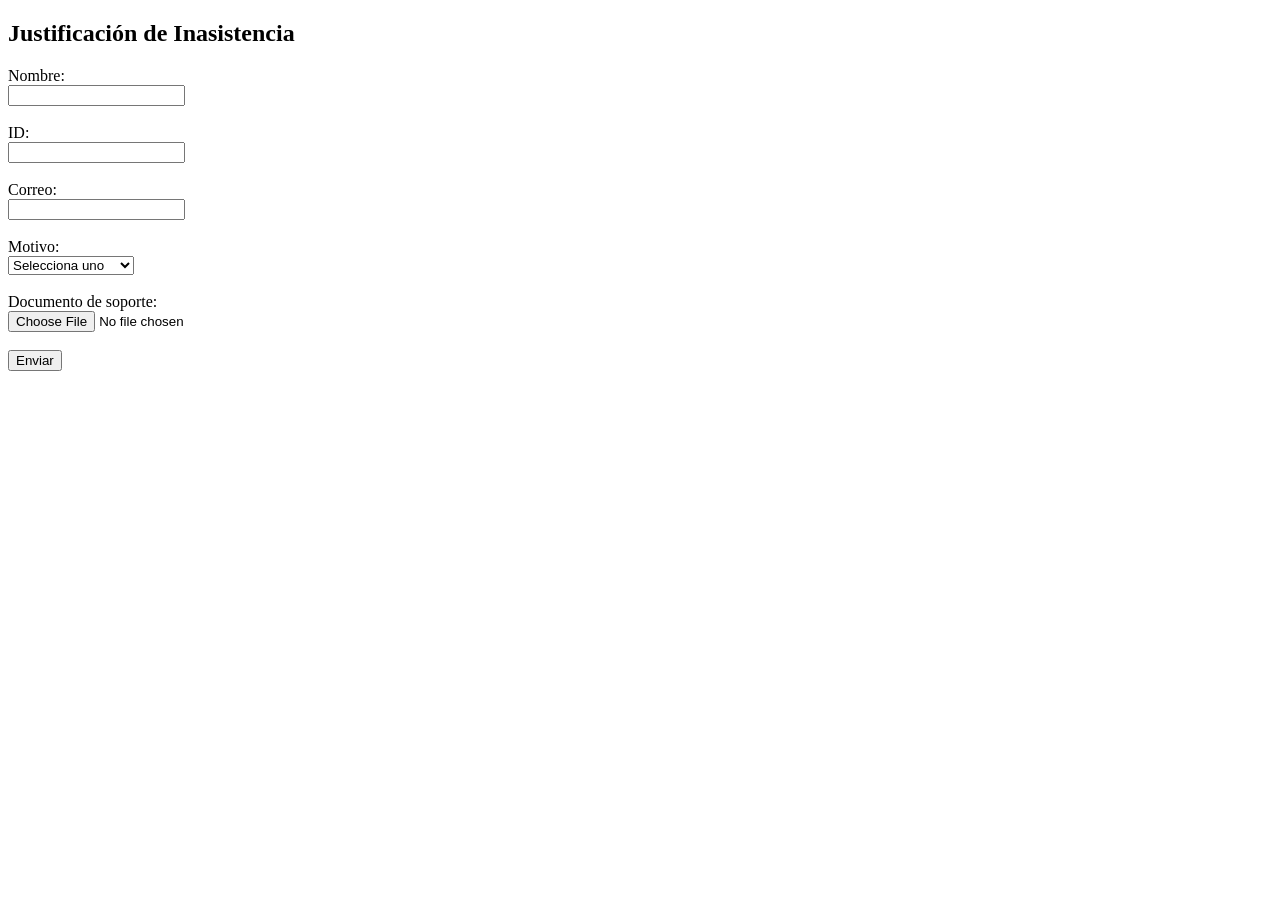
==== index.html @ 00c0ab2f "feat: :tada: Inicio del proyecto" ====
<!DOCTYPE html>
<html lang="es">
<head>
  <meta charset="UTF-8">
  <title>Formulario de Inasistencia</title>
</head>
<body>

  <h2>Justificación de Inasistencia</h2>

  <form id="formulario">

    <label>Nombre:</label><br>
    <input type="text" name="nombre" required><br><br>

    <label>ID:</label><br>
    <input type="text" name="id" required><br><br>

    <label>Correo:</label><br>
    <input type="email" name="correo" required><br><br>

    <label>Motivo:</label><br>
    <select name="motivo" required>
      <option value="">Selecciona uno</option>
      <option value="enfermedad">Enfermedad</option>
      <option value="problema_familiar">Problema familiar</option>
      <option value="cita_medica">Cita médica</option>
      <option value="otro">Otro</option>
    </select><br><br>

    <label>Documento de soporte:</label><br>
    <input type="file" name="archivo" required><br><br>

    <button type="submit">Enviar</button>

  </form>

  <script>
    const form = document.getElementById("formulario");

    form.addEventListener("submit", async (e) => {
      e.preventDefault();

      const formData = new FormData(form);

      try {
        const response = await fetch("https://felix04.app.n8n.cloud/webhook-test/Sistema_Inteligente_de_Gestión_de_Justificación_de_Inasistencias", {
          method: "POST",
          body: formData
        });

        if (response.ok) {
          alert("Datos enviados correctamente 🚀");
          form.reset();
        } else {
          alert("Error al enviar");
        }

      } catch (error) {
        console.error(error);
        alert("Error de conexión");
      }
    });
  </script>

</body>
</html>
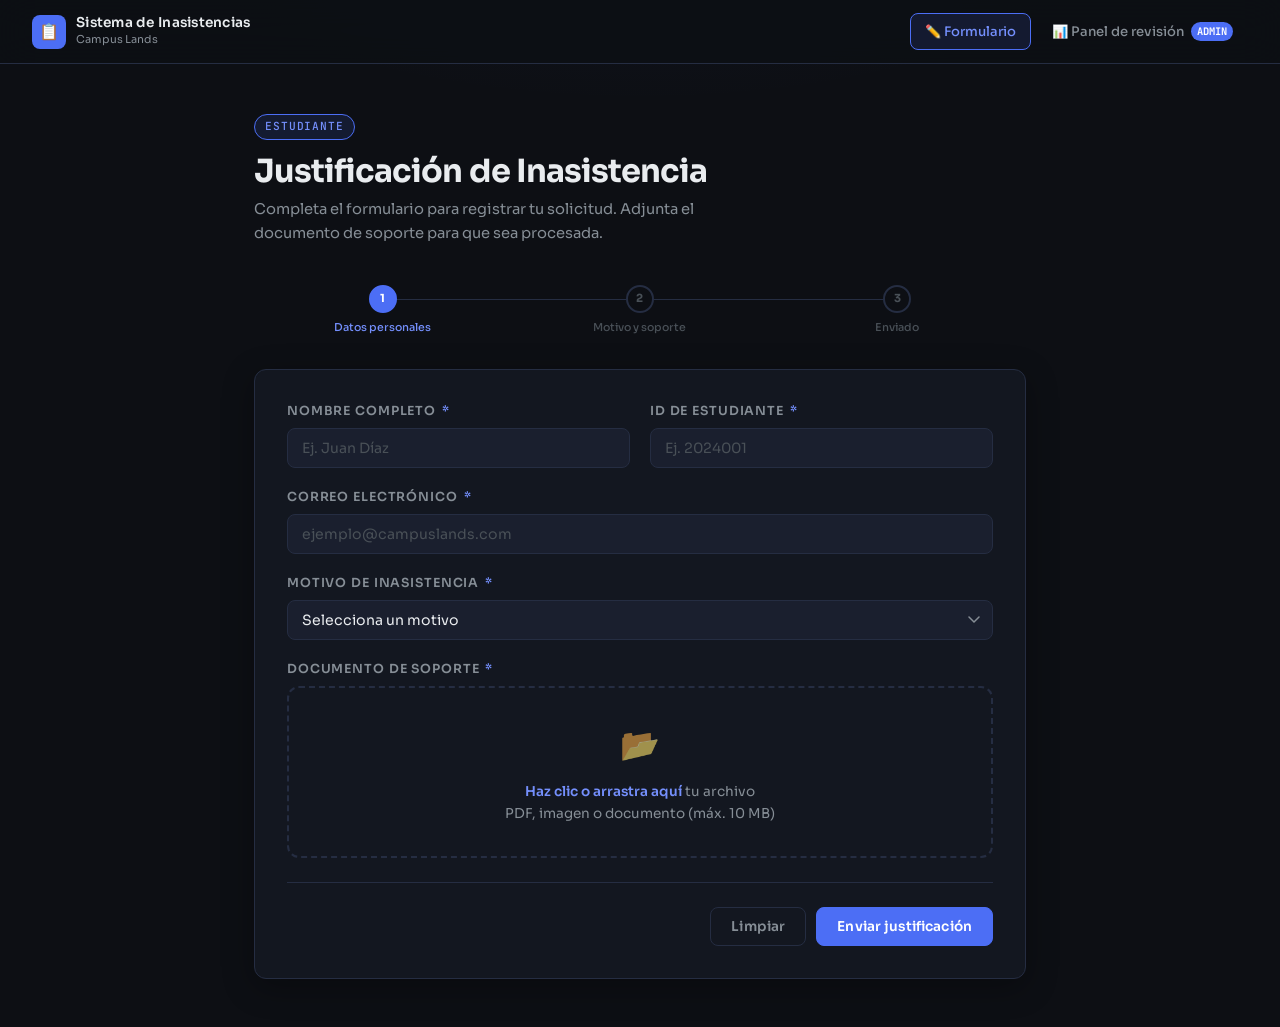
==== commit cb5527ff: "feat: rediseño completo del frontend + panel de revisión con decisiones de admin ✨ Nuevo diseño visu" ====
--- a/index.html
+++ b/index.html
@@ -2,66 +2,167 @@
 <html lang="es">
 <head>
   <meta charset="UTF-8">
-  <title>Formulario de Inasistencia</title>
+  <meta name="viewport" content="width=device-width, initial-scale=1.0">
+  <title>Justificación de Inasistencia</title>
+  <link rel="stylesheet" href="css/main.css">
+  <link rel="stylesheet" href="css/formulario.css">
 </head>
 <body>
 
-  <h2>Justificación de Inasistencia</h2>
+  <!-- ── Navbar ───────────────────────────────────────── -->
+  <nav class="navbar">
+    <a class="navbar-brand" href="index.html">
+      <div class="brand-icon">📋</div>
+      <div>
+        <div class="brand-text">Sistema de Inasistencias</div>
+        <div class="brand-sub">Campus Lands</div>
+      </div>
+    </a>
 
-  <form id="formulario">
+    <ul class="navbar-nav">
+      <li>
+        <a href="index.html" class="active">
+          ✏️ Formulario
+        </a>
+      </li>
+      <li>
+        <a href="prueba_pagina_pendientes.html">
+          📊 Panel de revisión
+          <span class="nav-badge">ADMIN</span>
+        </a>
+      </li>
+    </ul>
+  </nav>
 
-    <label>Nombre:</label><br>
-    <input type="text" name="nombre" required><br><br>
+  <!-- ── Contenido ────────────────────────────────────── -->
+  <main class="page-wrapper">
 
-    <label>ID:</label><br>
-    <input type="text" name="id" required><br><br>
+    <div class="page-header">
+      <span class="tag">Estudiante</span>
+      <h1>Justificación de Inasistencia</h1>
+      <p>Completa el formulario para registrar tu solicitud. Adjunta el documento de soporte para que sea procesada.</p>
+    </div>
 
-    <label>Correo:</label><br>
-    <input type="email" name="correo" required><br><br>
+    <!-- Indicador de pasos -->
+    <div class="steps">
+      <div class="step active">
+        <div class="step-dot">1</div>
+        <span class="step-label">Datos personales</span>
+      </div>
+      <div class="step">
+        <div class="step-dot">2</div>
+        <span class="step-label">Motivo y soporte</span>
+      </div>
+      <div class="step">
+        <div class="step-dot">3</div>
+        <span class="step-label">Enviado</span>
+      </div>
+    </div>
 
-    <label>Motivo:</label><br>
-    <select name="motivo" required>
-      <option value="">Selecciona uno</option>
-      <option value="enfermedad">Enfermedad</option>
-      <option value="problema_familiar">Problema familiar</option>
-      <option value="cita_medica">Cita médica</option>
-      <option value="otro">Otro</option>
-    </select><br><br>
+    <!-- Card del formulario -->
+    <div class="card">
+      <form id="formulario" novalidate>
 
-    <label>Documento de soporte:</label><br>
-    <input type="file" name="archivo" required><br><br>
+        <div class="form-grid">
 
-    <button type="submit">Enviar</button>
+          <!-- Nombre -->
+          <div class="form-group">
+            <label class="form-label" for="nombre">
+              Nombre completo <span class="req">*</span>
+            </label>
+            <input
+              class="form-input"
+              type="text"
+              id="nombre"
+              name="nombre"
+              placeholder="Ej. Juan Díaz"
+              required
+            >
+          </div>
 
-  </form>
+          <!-- ID -->
+          <div class="form-group">
+            <label class="form-label" for="id">
+              ID de estudiante <span class="req">*</span>
+            </label>
+            <input
+              class="form-input"
+              type="text"
+              id="id"
+              name="id"
+              placeholder="Ej. 2024001"
+              required
+            >
+          </div>
 
-  <script>
-    const form = document.getElementById("formulario");
+          <!-- Correo -->
+          <div class="form-group full">
+            <label class="form-label" for="correo">
+              Correo electrónico <span class="req">*</span>
+            </label>
+            <input
+              class="form-input"
+              type="email"
+              id="correo"
+              name="correo"
+              placeholder="ejemplo@campuslands.com"
+              required
+            >
+          </div>
 
-    form.addEventListener("submit", async (e) => {
-      e.preventDefault();
+          <!-- Motivo -->
+          <div class="form-group full">
+            <label class="form-label" for="motivo">
+              Motivo de inasistencia <span class="req">*</span>
+            </label>
+            <select class="form-select" id="motivo" name="motivo" required>
+              <option value="">Selecciona un motivo</option>
+              <option value="enfermedad">🤒 Enfermedad</option>
+              <option value="problema_familiar">👨‍👩‍👧 Problema familiar</option>
+              <option value="cita_medica">🏥 Cita médica</option>
+              <option value="otro">📌 Otro</option>
+            </select>
+          </div>
 
-      const formData = new FormData(form);
+          <!-- Archivo -->
+          <div class="form-group full">
+            <label class="form-label">
+              Documento de soporte <span class="req">*</span>
+            </label>
+            <div class="file-upload-area">
+              <input type="file" id="archivo" name="archivo" required accept=".pdf,.jpg,.jpeg,.png,.doc,.docx">
+              <span class="file-upload-icon">📂</span>
+              <div class="file-upload-text">
+                <strong>Haz clic o arrastra aquí</strong> tu archivo<br>
+                PDF, imagen o documento (máx. 10 MB)
+              </div>
+            </div>
+            <span class="file-name" id="file-name"></span>
+          </div>
 
-      try {
-        const response = await fetch("https://felix04.app.n8n.cloud/webhook-test/Sistema_Inteligente_de_Gestión_de_Justificación_de_Inasistencias", {
-          method: "POST",
-          body: formData
-        });
+        </div><!-- /form-grid -->
 
-        if (response.ok) {
-          alert("Datos enviados correctamente 🚀");
-          form.reset();
-        } else {
-          alert("Error al enviar");
-        }
+        <div class="divider"></div>
 
-      } catch (error) {
-        console.error(error);
-        alert("Error de conexión");
-      }
-    });
-  </script>
+        <div class="form-actions">
+          <button type="reset" class="btn btn-outline" onclick="location.reload()">
+            Limpiar
+          </button>
+          <button type="submit" class="btn btn-primary btn-submit" id="btn-enviar">
+            <div class="spinner" id="spinner"></div>
+            <span class="btn-text">Enviar justificación</span>
+          </button>
+        </div>
 
+      </form>
+    </div><!-- /card -->
+
+  </main>
+
+  <!-- Toast -->
+  <div class="toast" id="toast"></div>
+
+  <script src="js/utils.js"></script>
+  <script src="js/formulario.js"></script>
 </body>
 </html>
--- a/css/main.css
+++ b/css/main.css
@@ -0,0 +1,304 @@
+/* ============================================================
+   SISTEMA DE GESTIÓN DE INASISTENCIAS — ESTILOS GLOBALES
+   ============================================================ */
+
+@import url('https://fonts.googleapis.com/css2?family=Sora:wght@300;400;500;600;700&family=JetBrains+Mono:wght@400;500&display=swap');
+
+/* ── Variables ───────────────────────────────────────────── */
+:root {
+  --bg:          #0d0f14;
+  --bg-card:     #131720;
+  --bg-input:    #1a1f2e;
+  --border:      #252d42;
+  --border-glow: #3b5bdb44;
+  --accent:      #4c6ef5;
+  --accent-2:    #748ffc;
+  --accent-dim:  #4c6ef520;
+  --success:     #12b886;
+  --danger:      #f03e3e;
+  --text-1:      #e9ecef;
+  --text-2:      #868e96;
+  --text-3:      #495057;
+  --radius:      12px;
+  --radius-sm:   8px;
+  --shadow:      0 8px 32px #00000050;
+  --transition:  0.2s ease;
+}
+
+/* ── Reset & Base ────────────────────────────────────────── */
+*, *::before, *::after {
+  box-sizing: border-box;
+  margin: 0;
+  padding: 0;
+}
+
+html { scroll-behavior: smooth; }
+
+body {
+  font-family: 'Sora', sans-serif;
+  background-color: var(--bg);
+  color: var(--text-1);
+  min-height: 100vh;
+  line-height: 1.6;
+  background-image:
+    radial-gradient(ellipse 80% 50% at 50% -20%, #3b5bdb18 0%, transparent 60%);
+}
+
+/* ── Navbar ──────────────────────────────────────────────── */
+.navbar {
+  position: sticky;
+  top: 0;
+  z-index: 100;
+  display: flex;
+  align-items: center;
+  justify-content: space-between;
+  padding: 0 2rem;
+  height: 64px;
+  background: #0d0f14dd;
+  backdrop-filter: blur(20px);
+  border-bottom: 1px solid var(--border);
+}
+
+.navbar-brand {
+  display: flex;
+  align-items: center;
+  gap: 10px;
+  text-decoration: none;
+  color: var(--text-1);
+}
+
+.navbar-brand .brand-icon {
+  width: 34px;
+  height: 34px;
+  background: var(--accent);
+  border-radius: var(--radius-sm);
+  display: flex;
+  align-items: center;
+  justify-content: center;
+  font-size: 16px;
+  flex-shrink: 0;
+}
+
+.navbar-brand .brand-text {
+  font-size: 0.85rem;
+  font-weight: 600;
+  letter-spacing: 0.02em;
+  line-height: 1.2;
+}
+
+.navbar-brand .brand-sub {
+  font-size: 0.68rem;
+  color: var(--text-2);
+  font-weight: 400;
+}
+
+.navbar-nav {
+  display: flex;
+  gap: 6px;
+  list-style: none;
+}
+
+.navbar-nav a {
+  display: flex;
+  align-items: center;
+  gap: 7px;
+  padding: 7px 14px;
+  border-radius: var(--radius-sm);
+  text-decoration: none;
+  font-size: 0.82rem;
+  font-weight: 500;
+  color: var(--text-2);
+  transition: var(--transition);
+  border: 1px solid transparent;
+}
+
+.navbar-nav a:hover {
+  color: var(--text-1);
+  background: var(--accent-dim);
+  border-color: var(--border-glow);
+}
+
+.navbar-nav a.active {
+  color: var(--accent-2);
+  background: var(--accent-dim);
+  border-color: var(--accent);
+}
+
+.nav-badge {
+  background: var(--accent);
+  color: #fff;
+  font-size: 0.65rem;
+  font-weight: 700;
+  padding: 1px 6px;
+  border-radius: 20px;
+  font-family: 'JetBrains Mono', monospace;
+}
+
+/* ── Page Layout ─────────────────────────────────────────── */
+.page-wrapper {
+  max-width: 820px;
+  margin: 0 auto;
+  padding: 3rem 1.5rem;
+}
+
+.page-header {
+  margin-bottom: 2.5rem;
+}
+
+.page-header .tag {
+  display: inline-block;
+  font-family: 'JetBrains Mono', monospace;
+  font-size: 0.7rem;
+  font-weight: 500;
+  color: var(--accent-2);
+  background: var(--accent-dim);
+  border: 1px solid var(--accent);
+  padding: 3px 10px;
+  border-radius: 20px;
+  letter-spacing: 0.08em;
+  text-transform: uppercase;
+  margin-bottom: 12px;
+}
+
+.page-header h1 {
+  font-size: 2rem;
+  font-weight: 700;
+  letter-spacing: -0.03em;
+  color: var(--text-1);
+  line-height: 1.2;
+}
+
+.page-header p {
+  margin-top: 8px;
+  color: var(--text-2);
+  font-size: 0.92rem;
+  max-width: 500px;
+}
+
+/* ── Card ────────────────────────────────────────────────── */
+.card {
+  background: var(--bg-card);
+  border: 1px solid var(--border);
+  border-radius: var(--radius);
+  padding: 2rem;
+  box-shadow: var(--shadow);
+  transition: border-color var(--transition);
+}
+
+.card:hover {
+  border-color: var(--border-glow);
+}
+
+/* ── Buttons ─────────────────────────────────────────────── */
+.btn {
+  display: inline-flex;
+  align-items: center;
+  justify-content: center;
+  gap: 8px;
+  padding: 10px 20px;
+  font-family: 'Sora', sans-serif;
+  font-size: 0.85rem;
+  font-weight: 600;
+  border-radius: var(--radius-sm);
+  border: 1px solid transparent;
+  cursor: pointer;
+  text-decoration: none;
+  transition: all var(--transition);
+  letter-spacing: 0.01em;
+}
+
+.btn-primary {
+  background: var(--accent);
+  color: #fff;
+  border-color: var(--accent);
+}
+
+.btn-primary:hover {
+  background: var(--accent-2);
+  border-color: var(--accent-2);
+  box-shadow: 0 0 20px #4c6ef540;
+  transform: translateY(-1px);
+}
+
+.btn-outline {
+  background: transparent;
+  color: var(--text-2);
+  border-color: var(--border);
+}
+
+.btn-outline:hover {
+  color: var(--text-1);
+  border-color: var(--accent);
+  background: var(--accent-dim);
+}
+
+.btn:disabled {
+  opacity: 0.45;
+  cursor: not-allowed;
+  transform: none !important;
+  box-shadow: none !important;
+}
+
+/* ── Spinner ─────────────────────────────────────────────── */
+.spinner {
+  width: 16px;
+  height: 16px;
+  border: 2px solid #ffffff44;
+  border-top-color: #fff;
+  border-radius: 50%;
+  animation: spin 0.6s linear infinite;
+  display: none;
+}
+
+@keyframes spin { to { transform: rotate(360deg); } }
+
+/* ── Toast notification ──────────────────────────────────── */
+.toast {
+  position: fixed;
+  bottom: 1.5rem;
+  right: 1.5rem;
+  min-width: 260px;
+  padding: 14px 18px;
+  background: var(--bg-card);
+  border: 1px solid var(--border);
+  border-radius: var(--radius);
+  box-shadow: var(--shadow);
+  display: flex;
+  align-items: center;
+  gap: 10px;
+  font-size: 0.85rem;
+  transform: translateY(20px);
+  opacity: 0;
+  transition: all 0.3s ease;
+  z-index: 999;
+  pointer-events: none;
+}
+
+.toast.show {
+  transform: translateY(0);
+  opacity: 1;
+}
+
+.toast.success { border-color: var(--success); }
+.toast.success .toast-icon { color: var(--success); }
+
+.toast.error { border-color: var(--danger); }
+.toast.error .toast-icon { color: var(--danger); }
+
+.toast-icon { font-size: 1.1rem; }
+
+/* ── Divider ─────────────────────────────────────────────── */
+.divider {
+  height: 1px;
+  background: var(--border);
+  margin: 1.5rem 0;
+}
+
+/* ── Responsive ──────────────────────────────────────────── */
+@media (max-width: 600px) {
+  .navbar { padding: 0 1rem; }
+  .navbar-brand .brand-text { display: none; }
+  .page-wrapper { padding: 2rem 1rem; }
+  .page-header h1 { font-size: 1.5rem; }
+  .card { padding: 1.25rem; }
+}
--- a/css/formulario.css
+++ b/css/formulario.css
@@ -0,0 +1,207 @@
+/* ============================================================
+   FORMULARIO DE INASISTENCIA — ESTILOS ESPECÍFICOS
+   ============================================================ */
+
+/* ── Form layout ─────────────────────────────────────────── */
+.form-grid {
+  display: grid;
+  grid-template-columns: 1fr 1fr;
+  gap: 1.25rem;
+}
+
+.form-grid .full {
+  grid-column: 1 / -1;
+}
+
+/* ── Form group ──────────────────────────────────────────── */
+.form-group {
+  display: flex;
+  flex-direction: column;
+  gap: 6px;
+}
+
+.form-label {
+  font-size: 0.78rem;
+  font-weight: 600;
+  color: var(--text-2);
+  text-transform: uppercase;
+  letter-spacing: 0.07em;
+}
+
+.form-label span.req {
+  color: var(--accent-2);
+  margin-left: 2px;
+}
+
+/* ── Inputs ──────────────────────────────────────────────── */
+.form-input,
+.form-select {
+  background: var(--bg-input);
+  border: 1px solid var(--border);
+  border-radius: var(--radius-sm);
+  color: var(--text-1);
+  font-family: 'Sora', sans-serif;
+  font-size: 0.88rem;
+  padding: 10px 14px;
+  transition: border-color var(--transition), box-shadow var(--transition);
+  outline: none;
+  width: 100%;
+}
+
+.form-input::placeholder { color: var(--text-3); }
+
+.form-input:focus,
+.form-select:focus {
+  border-color: var(--accent);
+  box-shadow: 0 0 0 3px var(--accent-dim);
+}
+
+.form-select {
+  appearance: none;
+  background-image: url("data:image/svg+xml,%3Csvg xmlns='http://www.w3.org/2000/svg' width='12' height='8' viewBox='0 0 12 8'%3E%3Cpath d='M1 1l5 5 5-5' stroke='%23868e96' stroke-width='1.5' fill='none' stroke-linecap='round'/%3E%3C/svg%3E");
+  background-repeat: no-repeat;
+  background-position: right 12px center;
+  padding-right: 36px;
+  cursor: pointer;
+}
+
+.form-select option {
+  background: var(--bg-card);
+  color: var(--text-1);
+}
+
+/* ── File upload ─────────────────────────────────────────── */
+.file-upload-area {
+  position: relative;
+  display: flex;
+  flex-direction: column;
+  align-items: center;
+  justify-content: center;
+  gap: 10px;
+  padding: 2rem;
+  border: 2px dashed var(--border);
+  border-radius: var(--radius);
+  cursor: pointer;
+  transition: all var(--transition);
+  text-align: center;
+}
+
+.file-upload-area:hover,
+.file-upload-area.drag-over {
+  border-color: var(--accent);
+  background: var(--accent-dim);
+}
+
+.file-upload-area input[type="file"] {
+  position: absolute;
+  inset: 0;
+  opacity: 0;
+  cursor: pointer;
+  width: 100%;
+  height: 100%;
+}
+
+.file-upload-icon { font-size: 2rem; opacity: 0.6; }
+
+.file-upload-text {
+  font-size: 0.85rem;
+  color: var(--text-2);
+}
+
+.file-upload-text strong {
+  color: var(--accent-2);
+  font-weight: 600;
+}
+
+.file-name {
+  font-family: 'JetBrains Mono', monospace;
+  font-size: 0.78rem;
+  color: var(--success);
+  margin-top: 4px;
+  display: none;
+}
+
+/* ── Form actions ────────────────────────────────────────── */
+.form-actions {
+  display: flex;
+  justify-content: flex-end;
+  gap: 10px;
+  margin-top: 1.5rem;
+}
+
+.btn-submit {
+  min-width: 140px;
+}
+
+/* ── Step indicator ──────────────────────────────────────── */
+.steps {
+  display: flex;
+  align-items: center;
+  gap: 0;
+  margin-bottom: 2rem;
+  counter-reset: step;
+}
+
+.step {
+  flex: 1;
+  display: flex;
+  flex-direction: column;
+  align-items: center;
+  gap: 6px;
+  position: relative;
+}
+
+.step:not(:last-child)::after {
+  content: '';
+  position: absolute;
+  top: 14px;
+  left: 50%;
+  right: -50%;
+  height: 1px;
+  background: var(--border);
+}
+
+.step-dot {
+  width: 28px;
+  height: 28px;
+  border-radius: 50%;
+  border: 2px solid var(--border);
+  background: var(--bg);
+  display: flex;
+  align-items: center;
+  justify-content: center;
+  font-size: 0.7rem;
+  font-weight: 700;
+  color: var(--text-3);
+  z-index: 1;
+  position: relative;
+}
+
+.step.active .step-dot {
+  border-color: var(--accent);
+  background: var(--accent);
+  color: #fff;
+}
+
+.step.done .step-dot {
+  border-color: var(--success);
+  background: var(--success);
+  color: #fff;
+}
+
+.step-label {
+  font-size: 0.68rem;
+  color: var(--text-3);
+  text-align: center;
+  font-weight: 500;
+}
+
+.step.active .step-label { color: var(--accent-2); }
+.step.done .step-label   { color: var(--success); }
+
+/* ── Responsive ──────────────────────────────────────────── */
+@media (max-width: 600px) {
+  .form-grid { grid-template-columns: 1fr; }
+  .form-actions { flex-direction: column; }
+  .steps { display: none; }
+}
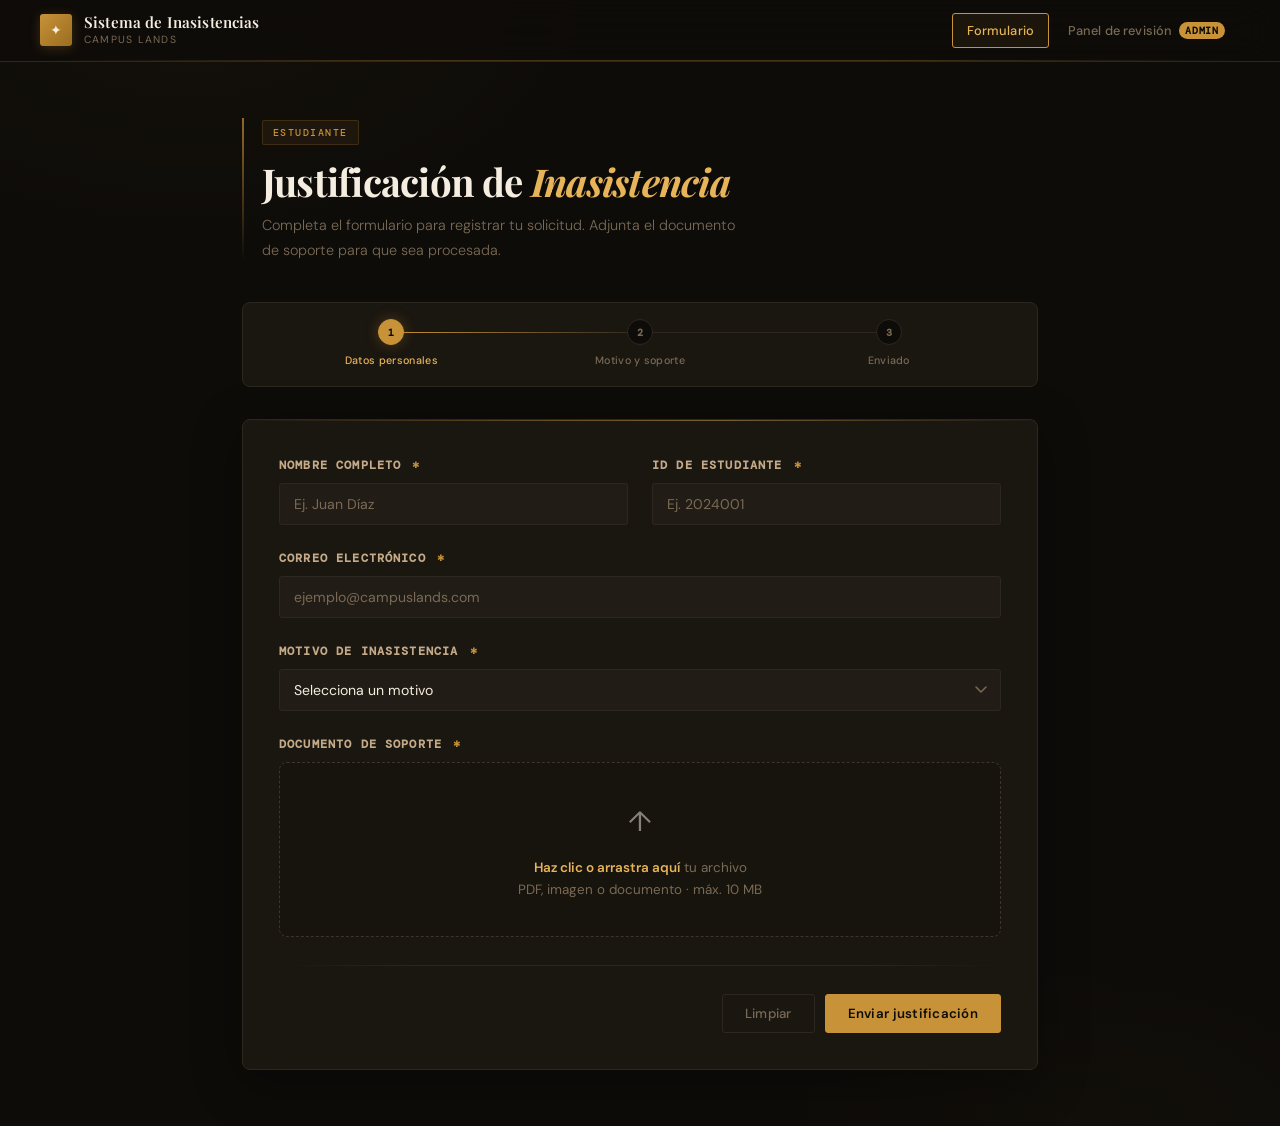
==== commit 889d5467: "✨ Rediseño completo UI: estética editorial ámbar/crema con Playfair Display + DM Sans - Paleta total" ====
--- a/index.html
+++ b/index.html
@@ -3,16 +3,16 @@
 <head>
   <meta charset="UTF-8">
   <meta name="viewport" content="width=device-width, initial-scale=1.0">
-  <title>Justificación de Inasistencia</title>
+  <title>Justificación de Inasistencia — CampusLands</title>
   <link rel="stylesheet" href="css/main.css">
   <link rel="stylesheet" href="css/formulario.css">
 </head>
 <body>
 
-  <!-- ── Navbar ───────────────────────────────────────── -->
+  <!-- ── Navbar ───────────────────────────────────────────── -->
   <nav class="navbar">
     <a class="navbar-brand" href="index.html">
-      <div class="brand-icon">📋</div>
+      <div class="brand-icon">✦</div>
       <div>
         <div class="brand-text">Sistema de Inasistencias</div>
         <div class="brand-sub">Campus Lands</div>
@@ -22,24 +22,24 @@
     <ul class="navbar-nav">
       <li>
         <a href="index.html" class="active">
-          ✏️ Formulario
+          Formulario
         </a>
       </li>
       <li>
         <a href="prueba_pagina_pendientes.html">
-          📊 Panel de revisión
+          Panel de revisión
           <span class="nav-badge">ADMIN</span>
         </a>
       </li>
     </ul>
   </nav>
 
-  <!-- ── Contenido ────────────────────────────────────── -->
+  <!-- ── Contenido ────────────────────────────────────────── -->
   <main class="page-wrapper">
 
     <div class="page-header">
       <span class="tag">Estudiante</span>
-      <h1>Justificación de Inasistencia</h1>
+      <h1>Justificación de <em>Inasistencia</em></h1>
       <p>Completa el formulario para registrar tu solicitud. Adjunta el documento de soporte para que sea procesada.</p>
     </div>
 
@@ -117,10 +117,10 @@
             </label>
             <select class="form-select" id="motivo" name="motivo" required>
               <option value="">Selecciona un motivo</option>
-              <option value="enfermedad">🤒 Enfermedad</option>
-              <option value="problema_familiar">👨‍👩‍👧 Problema familiar</option>
-              <option value="cita_medica">🏥 Cita médica</option>
-              <option value="otro">📌 Otro</option>
+              <option value="enfermedad">Enfermedad</option>
+              <option value="problema_familiar">Problema familiar</option>
+              <option value="cita_medica">Cita médica</option>
+              <option value="otro">Otro</option>
             </select>
           </div>
 
@@ -131,10 +131,10 @@
             </label>
             <div class="file-upload-area">
               <input type="file" id="archivo" name="archivo" required accept=".pdf,.jpg,.jpeg,.png,.doc,.docx">
-              <span class="file-upload-icon">📂</span>
+              <span class="file-upload-icon">↑</span>
               <div class="file-upload-text">
                 <strong>Haz clic o arrastra aquí</strong> tu archivo<br>
-                PDF, imagen o documento (máx. 10 MB)
+                PDF, imagen o documento · máx. 10 MB
               </div>
             </div>
             <span class="file-name" id="file-name"></span>
@@ -165,4 +165,4 @@
   <script src="js/utils.js"></script>
   <script src="js/formulario.js"></script>
 </body>
-</html>+</html>
--- a/css/main.css
+++ b/css/main.css
@@ -1,28 +1,34 @@
 /* ============================================================
    SISTEMA DE GESTIÓN DE INASISTENCIAS — ESTILOS GLOBALES
+   Diseño: Editorial Orgánico · Ámbar & Crema · Serif refinado
    ============================================================ */
 
-@import url('https://fonts.googleapis.com/css2?family=Sora:wght@300;400;500;600;700&family=JetBrains+Mono:wght@400;500&display=swap');
+@import url('https://fonts.googleapis.com/css2?family=Playfair+Display:ital,wght@0,400;0,600;0,700;1,400;1,600&family=DM+Sans:ital,opsz,wght@0,9..40,300;0,9..40,400;0,9..40,500;0,9..40,600;1,9..40,300&family=DM+Mono:wght@400;500&display=swap');
 
 /* ── Variables ───────────────────────────────────────────── */
 :root {
-  --bg:          #0d0f14;
-  --bg-card:     #131720;
-  --bg-input:    #1a1f2e;
-  --border:      #252d42;
-  --border-glow: #3b5bdb44;
-  --accent:      #4c6ef5;
-  --accent-2:    #748ffc;
-  --accent-dim:  #4c6ef520;
-  --success:     #12b886;
-  --danger:      #f03e3e;
-  --text-1:      #e9ecef;
-  --text-2:      #868e96;
-  --text-3:      #495057;
-  --radius:      12px;
-  --radius-sm:   8px;
-  --shadow:      0 8px 32px #00000050;
-  --transition:  0.2s ease;
+  --bg:           #0e0c09;
+  --bg-warm:      #14110d;
+  --bg-card:      #1a1610;
+  --bg-input:     #211d16;
+  --border:       #2e2720;
+  --border-warm:  #c8923844;
+  --amber:        #c89238;
+  --amber-light:  #e8b45a;
+  --amber-dim:    #c8923814;
+  --amber-glow:   #c8923828;
+  --cream:        #f5ede0;
+  --cream-2:      #c4aa88;
+  --cream-3:      #7a6a55;
+  --success:      #5a9e72;
+  --danger:       #c0503a;
+  --warning:      #c89238;
+  --radius:       4px;
+  --radius-sm:    3px;
+  --radius-lg:    8px;
+  --shadow:       0 12px 48px #00000060;
+  --shadow-warm:  0 4px 24px #c8923812;
+  --transition:   0.22s cubic-bezier(0.4, 0, 0.2, 1);
 }
 
 /* ── Reset & Base ────────────────────────────────────────── */
@@ -35,13 +41,14 @@
 html { scroll-behavior: smooth; }
 
 body {
-  font-family: 'Sora', sans-serif;
+  font-family: 'DM Sans', sans-serif;
   background-color: var(--bg);
-  color: var(--text-1);
+  color: var(--cream);
   min-height: 100vh;
-  line-height: 1.6;
+  line-height: 1.65;
   background-image:
-    radial-gradient(ellipse 80% 50% at 50% -20%, #3b5bdb18 0%, transparent 60%);
+    radial-gradient(ellipse 60% 40% at 15% 0%, #c8923308 0%, transparent 55%),
+    radial-gradient(ellipse 50% 30% at 85% 100%, #c8923305 0%, transparent 50%);
 }
 
 /* ── Navbar ──────────────────────────────────────────────── */
@@ -52,49 +59,65 @@
   display: flex;
   align-items: center;
   justify-content: space-between;
-  padding: 0 2rem;
-  height: 64px;
-  background: #0d0f14dd;
-  backdrop-filter: blur(20px);
+  padding: 0 2.5rem;
+  height: 62px;
+  background: #0e0c09ee;
+  backdrop-filter: blur(24px) saturate(1.4);
   border-bottom: 1px solid var(--border);
 }
 
+.navbar::after {
+  content: '';
+  position: absolute;
+  bottom: 0;
+  left: 2.5rem;
+  right: 2.5rem;
+  height: 1px;
+  background: linear-gradient(90deg, transparent, var(--amber) 30%, var(--amber) 70%, transparent);
+  opacity: 0.3;
+}
+
 .navbar-brand {
   display: flex;
   align-items: center;
-  gap: 10px;
+  gap: 12px;
   text-decoration: none;
-  color: var(--text-1);
+  color: var(--cream);
 }
 
 .navbar-brand .brand-icon {
-  width: 34px;
-  height: 34px;
-  background: var(--accent);
+  width: 32px;
+  height: 32px;
+  background: linear-gradient(135deg, var(--amber), #9a6d20);
   border-radius: var(--radius-sm);
   display: flex;
   align-items: center;
   justify-content: center;
-  font-size: 16px;
+  font-size: 14px;
   flex-shrink: 0;
+  box-shadow: 0 2px 12px #c8923340;
 }
 
 .navbar-brand .brand-text {
-  font-size: 0.85rem;
+  font-family: 'Playfair Display', serif;
+  font-size: 0.95rem;
   font-weight: 600;
-  letter-spacing: 0.02em;
+  letter-spacing: 0.01em;
   line-height: 1.2;
+  color: var(--cream);
 }
 
 .navbar-brand .brand-sub {
-  font-size: 0.68rem;
-  color: var(--text-2);
+  font-size: 0.65rem;
+  color: var(--cream-3);
   font-weight: 400;
+  letter-spacing: 0.12em;
+  text-transform: uppercase;
 }
 
 .navbar-nav {
   display: flex;
-  gap: 6px;
+  gap: 4px;
   list-style: none;
 }
 
@@ -102,91 +125,122 @@
   display: flex;
   align-items: center;
   gap: 7px;
-  padding: 7px 14px;
+  padding: 6px 14px;
   border-radius: var(--radius-sm);
   text-decoration: none;
-  font-size: 0.82rem;
+  font-size: 0.8rem;
   font-weight: 500;
-  color: var(--text-2);
+  color: var(--cream-3);
   transition: var(--transition);
   border: 1px solid transparent;
+  letter-spacing: 0.01em;
 }
 
 .navbar-nav a:hover {
-  color: var(--text-1);
-  background: var(--accent-dim);
-  border-color: var(--border-glow);
+  color: var(--cream);
+  background: var(--amber-dim);
+  border-color: #2e2720;
 }
 
 .navbar-nav a.active {
-  color: var(--accent-2);
-  background: var(--accent-dim);
-  border-color: var(--accent);
+  color: var(--amber-light);
+  background: var(--amber-dim);
+  border-color: var(--amber);
 }
 
 .nav-badge {
-  background: var(--accent);
-  color: #fff;
-  font-size: 0.65rem;
+  background: var(--amber);
+  color: #0e0c09;
+  font-size: 0.6rem;
   font-weight: 700;
   padding: 1px 6px;
   border-radius: 20px;
-  font-family: 'JetBrains Mono', monospace;
+  font-family: 'DM Mono', monospace;
+  letter-spacing: 0.08em;
 }
 
 /* ── Page Layout ─────────────────────────────────────────── */
 .page-wrapper {
-  max-width: 820px;
+  max-width: 860px;
   margin: 0 auto;
-  padding: 3rem 1.5rem;
+  padding: 3.5rem 2rem;
 }
 
 .page-header {
   margin-bottom: 2.5rem;
+  position: relative;
+  padding-left: 1.25rem;
+}
+
+.page-header::before {
+  content: '';
+  position: absolute;
+  left: 0;
+  top: 0;
+  bottom: 0;
+  width: 2px;
+  background: linear-gradient(180deg, var(--amber) 0%, transparent 100%);
+  opacity: 0.7;
 }
 
 .page-header .tag {
   display: inline-block;
-  font-family: 'JetBrains Mono', monospace;
-  font-size: 0.7rem;
+  font-family: 'DM Mono', monospace;
+  font-size: 0.65rem;
   font-weight: 500;
-  color: var(--accent-2);
-  background: var(--accent-dim);
-  border: 1px solid var(--accent);
+  color: var(--amber);
+  background: var(--amber-dim);
+  border: 1px solid #c8923830;
   padding: 3px 10px;
-  border-radius: 20px;
-  letter-spacing: 0.08em;
+  border-radius: 2px;
+  letter-spacing: 0.14em;
   text-transform: uppercase;
-  margin-bottom: 12px;
+  margin-bottom: 14px;
 }
 
 .page-header h1 {
-  font-size: 2rem;
+  font-family: 'Playfair Display', serif;
+  font-size: 2.4rem;
   font-weight: 700;
-  letter-spacing: -0.03em;
-  color: var(--text-1);
-  line-height: 1.2;
+  letter-spacing: -0.02em;
+  color: var(--cream);
+  line-height: 1.15;
+}
+
+.page-header h1 em {
+  font-style: italic;
+  color: var(--amber-light);
 }
 
 .page-header p {
-  margin-top: 8px;
-  color: var(--text-2);
-  font-size: 0.92rem;
-  max-width: 500px;
+  margin-top: 10px;
+  color: var(--cream-3);
+  font-size: 0.9rem;
+  max-width: 480px;
+  line-height: 1.7;
+  font-weight: 300;
 }
 
 /* ── Card ────────────────────────────────────────────────── */
 .card {
   background: var(--bg-card);
   border: 1px solid var(--border);
-  border-radius: var(--radius);
-  padding: 2rem;
+  border-radius: var(--radius-lg);
+  padding: 2.25rem;
   box-shadow: var(--shadow);
-  transition: border-color var(--transition);
-}
-
-.card:hover {
-  border-color: var(--border-glow);
+  position: relative;
+  overflow: hidden;
+}
+
+.card::before {
+  content: '';
+  position: absolute;
+  top: 0;
+  left: 0;
+  right: 0;
+  height: 1px;
+  background: linear-gradient(90deg, transparent 0%, var(--amber) 40%, var(--amber-light) 60%, transparent 100%);
+  opacity: 0.45;
 }
 
 /* ── Buttons ─────────────────────────────────────────────── */
@@ -195,45 +249,46 @@
   align-items: center;
   justify-content: center;
   gap: 8px;
-  padding: 10px 20px;
-  font-family: 'Sora', sans-serif;
-  font-size: 0.85rem;
-  font-weight: 600;
+  padding: 10px 22px;
+  font-family: 'DM Sans', sans-serif;
+  font-size: 0.83rem;
+  font-weight: 500;
   border-radius: var(--radius-sm);
   border: 1px solid transparent;
   cursor: pointer;
   text-decoration: none;
   transition: all var(--transition);
-  letter-spacing: 0.01em;
+  letter-spacing: 0.02em;
 }
 
 .btn-primary {
-  background: var(--accent);
-  color: #fff;
-  border-color: var(--accent);
+  background: var(--amber);
+  color: #0e0c09;
+  border-color: var(--amber);
+  font-weight: 600;
 }
 
 .btn-primary:hover {
-  background: var(--accent-2);
-  border-color: var(--accent-2);
-  box-shadow: 0 0 20px #4c6ef540;
+  background: var(--amber-light);
+  border-color: var(--amber-light);
+  box-shadow: 0 4px 24px #c8923450;
   transform: translateY(-1px);
 }
 
 .btn-outline {
   background: transparent;
-  color: var(--text-2);
+  color: var(--cream-3);
   border-color: var(--border);
 }
 
 .btn-outline:hover {
-  color: var(--text-1);
-  border-color: var(--accent);
-  background: var(--accent-dim);
+  color: var(--cream);
+  border-color: var(--cream-3);
+  background: #ffffff06;
 }
 
 .btn:disabled {
-  opacity: 0.45;
+  opacity: 0.4;
   cursor: not-allowed;
   transform: none !important;
   box-shadow: none !important;
@@ -241,10 +296,10 @@
 
 /* ── Spinner ─────────────────────────────────────────────── */
 .spinner {
-  width: 16px;
-  height: 16px;
-  border: 2px solid #ffffff44;
-  border-top-color: #fff;
+  width: 15px;
+  height: 15px;
+  border: 2px solid #0e0c0944;
+  border-top-color: #0e0c09;
   border-radius: 50%;
   animation: spin 0.6s linear infinite;
   display: none;
@@ -255,50 +310,66 @@
 /* ── Toast notification ──────────────────────────────────── */
 .toast {
   position: fixed;
-  bottom: 1.5rem;
-  right: 1.5rem;
-  min-width: 260px;
+  bottom: 1.75rem;
+  right: 1.75rem;
+  min-width: 270px;
   padding: 14px 18px;
   background: var(--bg-card);
   border: 1px solid var(--border);
-  border-radius: var(--radius);
-  box-shadow: var(--shadow);
+  border-radius: var(--radius-lg);
+  border-left: 3px solid var(--amber);
+  box-shadow: var(--shadow), var(--shadow-warm);
   display: flex;
   align-items: center;
   gap: 10px;
-  font-size: 0.85rem;
-  transform: translateY(20px);
+  font-size: 0.84rem;
+  transform: translateX(20px);
   opacity: 0;
-  transition: all 0.3s ease;
+  transition: all 0.3s cubic-bezier(0.34, 1.56, 0.64, 1);
   z-index: 999;
   pointer-events: none;
 }
 
 .toast.show {
-  transform: translateY(0);
+  transform: translateX(0);
   opacity: 1;
 }
 
-.toast.success { border-color: var(--success); }
+.toast.success { border-left-color: var(--success); }
 .toast.success .toast-icon { color: var(--success); }
 
-.toast.error { border-color: var(--danger); }
+.toast.error { border-left-color: var(--danger); }
 .toast.error .toast-icon { color: var(--danger); }
 
-.toast-icon { font-size: 1.1rem; }
+.toast-icon { font-size: 1rem; }
 
 /* ── Divider ─────────────────────────────────────────────── */
 .divider {
   height: 1px;
-  background: var(--border);
-  margin: 1.5rem 0;
-}
+  background: linear-gradient(90deg, transparent, var(--border) 20%, var(--border) 80%, transparent);
+  margin: 1.75rem 0;
+}
+
+/* ── Animations ──────────────────────────────────────────── */
+@keyframes fadeUp {
+  from { opacity: 0; transform: translateY(16px); }
+  to   { opacity: 1; transform: translateY(0); }
+}
+
+.page-header { animation: fadeUp 0.5s ease both; }
+.steps        { animation: fadeUp 0.5s 0.1s ease both; }
+.card         { animation: fadeUp 0.5s 0.18s ease both; }
+.stats-row    { animation: fadeUp 0.5s 0.1s ease both; }
+.table-wrapper { animation: fadeUp 0.5s 0.2s ease both; }
 
 /* ── Responsive ──────────────────────────────────────────── */
-@media (max-width: 600px) {
-  .navbar { padding: 0 1rem; }
+@media (max-width: 640px) {
+  .navbar { padding: 0 1.25rem; }
+  .navbar::after { left: 1.25rem; right: 1.25rem; }
   .navbar-brand .brand-text { display: none; }
-  .page-wrapper { padding: 2rem 1rem; }
-  .page-header h1 { font-size: 1.5rem; }
-  .card { padding: 1.25rem; }
-}+  .page-wrapper { padding: 2rem 1.25rem; }
+  .page-header::before { display: none; }
+  .page-header { padding-left: 0; }
+  .page-header h1 { font-size: 1.7rem; }
+  .card { padding: 1.5rem; }
+}
--- a/css/formulario.css
+++ b/css/formulario.css
@@ -6,7 +6,7 @@
 .form-grid {
   display: grid;
   grid-template-columns: 1fr 1fr;
-  gap: 1.25rem;
+  gap: 1.5rem;
 }
 
 .form-grid .full {
@@ -17,20 +17,21 @@
 .form-group {
   display: flex;
   flex-direction: column;
-  gap: 6px;
+  gap: 8px;
 }
 
 .form-label {
-  font-size: 0.78rem;
+  font-size: 0.72rem;
   font-weight: 600;
-  color: var(--text-2);
+  color: var(--cream-2);
   text-transform: uppercase;
-  letter-spacing: 0.07em;
+  letter-spacing: 0.1em;
+  font-family: 'DM Mono', monospace;
 }
 
 .form-label span.req {
-  color: var(--accent-2);
-  margin-left: 2px;
+  color: var(--amber);
+  margin-left: 3px;
 }
 
 /* ── Inputs ──────────────────────────────────────────────── */
@@ -39,35 +40,41 @@
   background: var(--bg-input);
   border: 1px solid var(--border);
   border-radius: var(--radius-sm);
-  color: var(--text-1);
-  font-family: 'Sora', sans-serif;
+  color: var(--cream);
+  font-family: 'DM Sans', sans-serif;
   font-size: 0.88rem;
-  padding: 10px 14px;
-  transition: border-color var(--transition), box-shadow var(--transition);
+  padding: 11px 14px;
+  transition: border-color var(--transition), box-shadow var(--transition), background var(--transition);
   outline: none;
   width: 100%;
 }
 
-.form-input::placeholder { color: var(--text-3); }
+.form-input::placeholder { color: var(--cream-3); }
 
 .form-input:focus,
 .form-select:focus {
-  border-color: var(--accent);
-  box-shadow: 0 0 0 3px var(--accent-dim);
+  border-color: var(--amber);
+  background: #261f15;
+  box-shadow: 0 0 0 3px var(--amber-dim);
+}
+
+.form-input:hover:not(:focus),
+.form-select:hover:not(:focus) {
+  border-color: #3f3428;
 }
 
 .form-select {
   appearance: none;
-  background-image: url("data:image/svg+xml,%3Csvg xmlns='http://www.w3.org/2000/svg' width='12' height='8' viewBox='0 0 12 8'%3E%3Cpath d='M1 1l5 5 5-5' stroke='%23868e96' stroke-width='1.5' fill='none' stroke-linecap='round'/%3E%3C/svg%3E");
+  background-image: url("data:image/svg+xml,%3Csvg xmlns='http://www.w3.org/2000/svg' width='12' height='7' viewBox='0 0 12 7'%3E%3Cpath d='M1 1l5 5 5-5' stroke='%237a6a55' stroke-width='1.5' fill='none' stroke-linecap='round' stroke-linejoin='round'/%3E%3C/svg%3E");
   background-repeat: no-repeat;
-  background-position: right 12px center;
+  background-position: right 13px center;
   padding-right: 36px;
   cursor: pointer;
 }
 
 .form-select option {
   background: var(--bg-card);
-  color: var(--text-1);
+  color: var(--cream);
 }
 
 /* ── File upload ─────────────────────────────────────────── */
@@ -77,19 +84,21 @@
   flex-direction: column;
   align-items: center;
   justify-content: center;
-  gap: 10px;
-  padding: 2rem;
-  border: 2px dashed var(--border);
-  border-radius: var(--radius);
+  gap: 12px;
+  padding: 2.25rem 2rem;
+  border: 1px dashed #3f3428;
+  border-radius: var(--radius-lg);
   cursor: pointer;
   transition: all var(--transition);
   text-align: center;
+  background: #17130d;
 }
 
 .file-upload-area:hover,
 .file-upload-area.drag-over {
-  border-color: var(--accent);
-  background: var(--accent-dim);
+  border-color: var(--amber);
+  background: #1e1810;
+  box-shadow: inset 0 0 0 1px var(--amber-dim);
 }
 
 .file-upload-area input[type="file"] {
@@ -101,21 +110,25 @@
   height: 100%;
 }
 
-.file-upload-icon { font-size: 2rem; opacity: 0.6; }
+.file-upload-icon {
+  font-size: 1.75rem;
+  opacity: 0.5;
+}
 
 .file-upload-text {
-  font-size: 0.85rem;
-  color: var(--text-2);
+  font-size: 0.84rem;
+  color: var(--cream-3);
+  line-height: 1.6;
 }
 
 .file-upload-text strong {
-  color: var(--accent-2);
+  color: var(--amber-light);
   font-weight: 600;
 }
 
 .file-name {
-  font-family: 'JetBrains Mono', monospace;
-  font-size: 0.78rem;
+  font-family: 'DM Mono', monospace;
+  font-size: 0.76rem;
   color: var(--success);
   margin-top: 4px;
   display: none;
@@ -129,17 +142,19 @@
   margin-top: 1.5rem;
 }
 
-.btn-submit {
-  min-width: 140px;
-}
+.btn-submit { min-width: 160px; }
 
 /* ── Step indicator ──────────────────────────────────────── */
 .steps {
   display: flex;
   align-items: center;
+  margin-bottom: 2rem;
+  background: var(--bg-card);
+  border: 1px solid var(--border);
+  border-radius: var(--radius-lg);
+  padding: 1rem 1.5rem;
   gap: 0;
-  margin-bottom: 2rem;
-  counter-reset: step;
+  position: relative;
 }
 
 .step {
@@ -147,40 +162,49 @@
   display: flex;
   flex-direction: column;
   align-items: center;
-  gap: 6px;
+  gap: 7px;
   position: relative;
 }
 
 .step:not(:last-child)::after {
   content: '';
   position: absolute;
-  top: 14px;
+  top: 13px;
   left: 50%;
   right: -50%;
   height: 1px;
   background: var(--border);
+  z-index: 0;
+}
+
+.step.active:not(:last-child)::after,
+.step.done:not(:last-child)::after {
+  background: linear-gradient(90deg, var(--amber), var(--border));
 }
 
 .step-dot {
-  width: 28px;
-  height: 28px;
+  width: 26px;
+  height: 26px;
   border-radius: 50%;
-  border: 2px solid var(--border);
+  border: 1px solid var(--border);
   background: var(--bg);
   display: flex;
   align-items: center;
   justify-content: center;
-  font-size: 0.7rem;
+  font-size: 0.65rem;
   font-weight: 700;
-  color: var(--text-3);
+  color: var(--cream-3);
   z-index: 1;
   position: relative;
+  font-family: 'DM Mono', monospace;
+  transition: all var(--transition);
 }
 
 .step.active .step-dot {
-  border-color: var(--accent);
-  background: var(--accent);
-  color: #fff;
+  border-color: var(--amber);
+  background: var(--amber);
+  color: #0e0c09;
+  box-shadow: 0 0 14px #c8923450;
 }
 
 .step.done .step-dot {
@@ -190,13 +214,15 @@
 }
 
 .step-label {
-  font-size: 0.68rem;
-  color: var(--text-3);
+  font-size: 0.67rem;
+  color: var(--cream-3);
   text-align: center;
   font-weight: 500;
-}
-
-.step.active .step-label { color: var(--accent-2); }
+  letter-spacing: 0.03em;
+  white-space: nowrap;
+}
+
+.step.active .step-label { color: var(--amber-light); }
 .step.done .step-label   { color: var(--success); }
 
 /* ── Responsive ──────────────────────────────────────────── */
@@ -204,4 +230,4 @@
   .form-grid { grid-template-columns: 1fr; }
   .form-actions { flex-direction: column; }
   .steps { display: none; }
-}+}
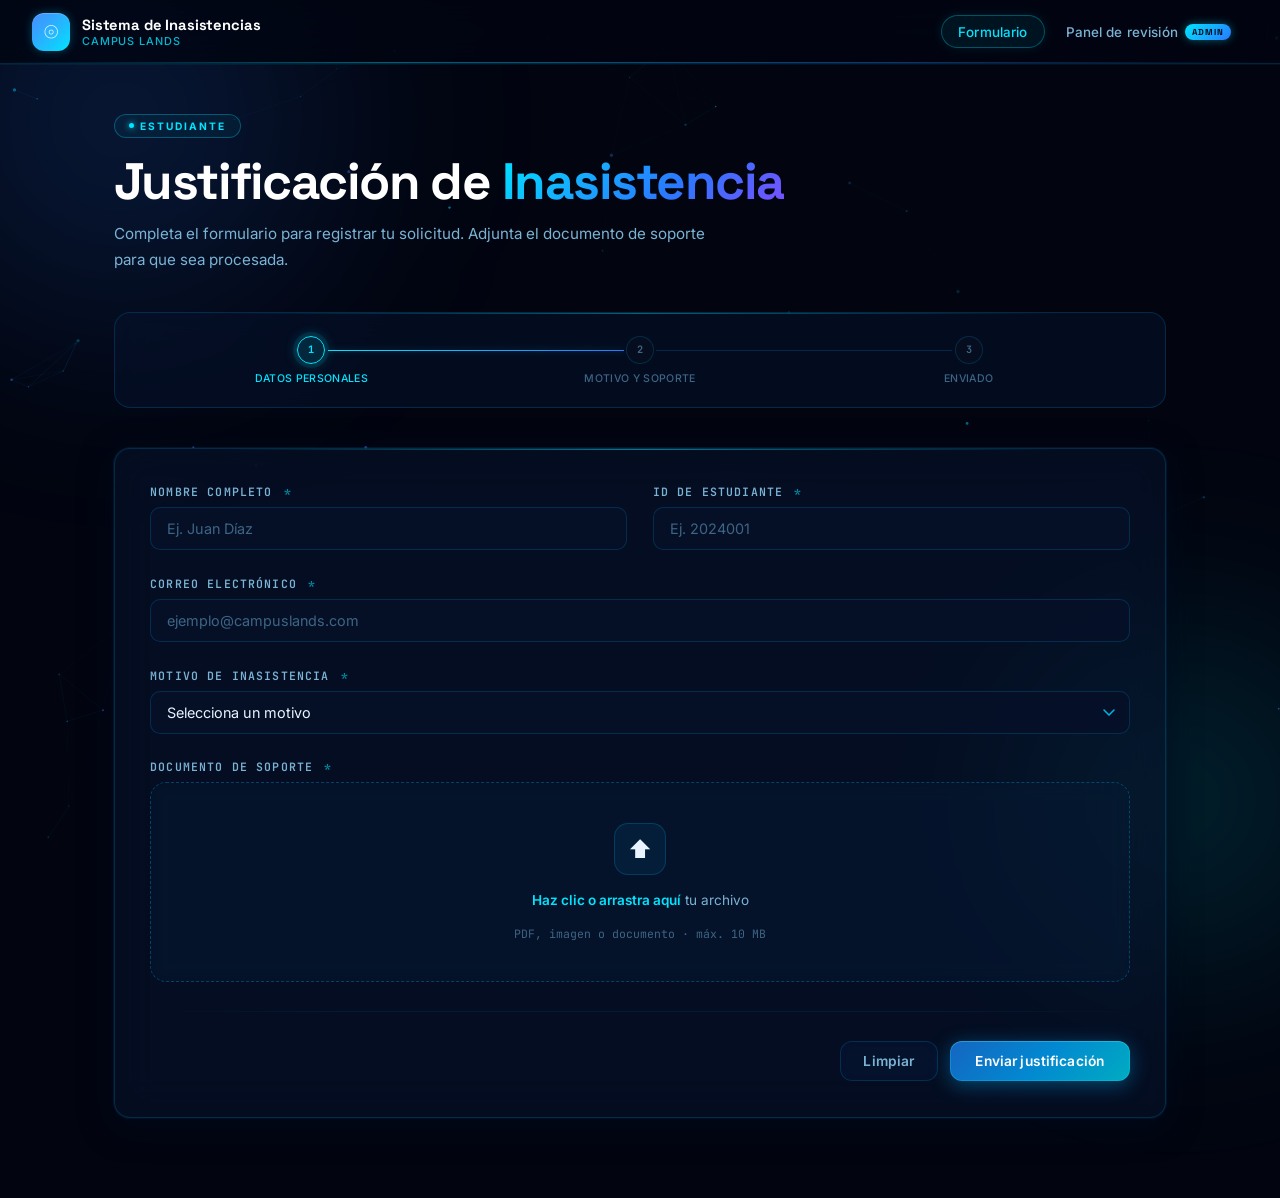
==== commit 5f32816e: "✨ REDESIGN: canvas cósmico, toasts premium, modal, HTMLs actualizados" ====
--- a/index.html
+++ b/index.html
@@ -4,26 +4,29 @@
   <meta charset="UTF-8">
   <meta name="viewport" content="width=device-width, initial-scale=1.0">
   <title>Justificación de Inasistencia — CampusLands</title>
+  <link rel="preconnect" href="https://fonts.googleapis.com">
+  <link rel="preconnect" href="https://fonts.gstatic.com" crossorigin>
+  <link rel="stylesheet" href="https://fonts.googleapis.com/css2?family=Inter:wght@300;400;500;600;700;800;900&family=Space+Grotesk:wght@400;500;600;700&family=JetBrains+Mono:wght@400;500&display=swap">
   <link rel="stylesheet" href="css/main.css">
   <link rel="stylesheet" href="css/formulario.css">
 </head>
 <body>
 
-  <!-- ── Navbar ───────────────────────────────────────────── -->
+  <!-- Fondo cósmico animado -->
+  <canvas id="cosmos-canvas"></canvas>
+
+  <!-- ── Navbar ──────────────────────────────────────────────── -->
   <nav class="navbar">
     <a class="navbar-brand" href="index.html">
-      <div class="brand-icon">✦</div>
+      <div class="brand-icon">⦾</div>
       <div>
         <div class="brand-text">Sistema de Inasistencias</div>
         <div class="brand-sub">Campus Lands</div>
       </div>
     </a>
-
     <ul class="navbar-nav">
       <li>
-        <a href="index.html" class="active">
-          Formulario
-        </a>
+        <a href="index.html" class="active">Formulario</a>
       </li>
       <li>
         <a href="prueba_pagina_pendientes.html">
@@ -34,7 +37,7 @@
     </ul>
   </nav>
 
-  <!-- ── Contenido ────────────────────────────────────────── -->
+  <!-- ── Contenido ────────────────────────────────────────────── -->
   <main class="page-wrapper">
 
     <div class="page-header">
@@ -129,13 +132,13 @@
             <label class="form-label">
               Documento de soporte <span class="req">*</span>
             </label>
-            <div class="file-upload-area">
+            <div class="file-upload-area" id="drop-area">
               <input type="file" id="archivo" name="archivo" required accept=".pdf,.jpg,.jpeg,.png,.doc,.docx">
-              <span class="file-upload-icon">↑</span>
+              <div class="file-upload-icon">⬆️</div>
               <div class="file-upload-text">
-                <strong>Haz clic o arrastra aquí</strong> tu archivo<br>
-                PDF, imagen o documento · máx. 10 MB
+                <strong>Haz clic o arrastra aquí</strong> tu archivo
               </div>
+              <div class="file-upload-hint">PDF, imagen o documento &middot; máx. 10 MB</div>
             </div>
             <span class="file-name" id="file-name"></span>
           </div>
@@ -145,7 +148,7 @@
         <div class="divider"></div>
 
         <div class="form-actions">
-          <button type="reset" class="btn btn-outline" onclick="location.reload()">
+          <button type="button" class="btn btn-outline" id="btn-limpiar">
             Limpiar
           </button>
           <button type="submit" class="btn btn-primary btn-submit" id="btn-enviar">
@@ -159,8 +162,8 @@
 
   </main>
 
-  <!-- Toast -->
-  <div class="toast" id="toast"></div>
+  <!-- Toast container -->
+  <div id="toast"></div>
 
   <script src="js/utils.js"></script>
   <script src="js/formulario.js"></script>
--- a/css/main.css
+++ b/css/main.css
@@ -1,80 +1,141 @@
-/* ============================================================
-   SISTEMA DE GESTIÓN DE INASISTENCIAS — ESTILOS GLOBALES
-   Diseño: Editorial Orgánico · Ámbar & Crema · Serif refinado
-   ============================================================ */
-
-@import url('https://fonts.googleapis.com/css2?family=Playfair+Display:ital,wght@0,400;0,600;0,700;1,400;1,600&family=DM+Sans:ital,opsz,wght@0,9..40,300;0,9..40,400;0,9..40,500;0,9..40,600;1,9..40,300&family=DM+Mono:wght@400;500&display=swap');
-
-/* ── Variables ───────────────────────────────────────────── */
+@import url('https://fonts.googleapis.com/css2?family=Inter:wght@300;400;500;600;700;800;900&family=Space+Grotesk:wght@400;500;600;700&family=JetBrains+Mono:wght@400;500&display=swap');
+
+/* ================================================================
+   CAMPUSLANDS — SISTEMA DE INASISTENCIAS
+   UI THEME: QUANTUM DARK — Glassmorphism · Neon · Futurista
+   Versión 3.0 — ALI Design System
+================================================================= */
+
 :root {
-  --bg:           #0e0c09;
-  --bg-warm:      #14110d;
-  --bg-card:      #1a1610;
-  --bg-input:     #211d16;
-  --border:       #2e2720;
-  --border-warm:  #c8923844;
-  --amber:        #c89238;
-  --amber-light:  #e8b45a;
-  --amber-dim:    #c8923814;
-  --amber-glow:   #c8923828;
-  --cream:        #f5ede0;
-  --cream-2:      #c4aa88;
-  --cream-3:      #7a6a55;
-  --success:      #5a9e72;
-  --danger:       #c0503a;
-  --warning:      #c89238;
-  --radius:       4px;
-  --radius-sm:    3px;
-  --radius-lg:    8px;
-  --shadow:       0 12px 48px #00000060;
-  --shadow-warm:  0 4px 24px #c8923812;
-  --transition:   0.22s cubic-bezier(0.4, 0, 0.2, 1);
-}
-
-/* ── Reset & Base ────────────────────────────────────────── */
-*, *::before, *::after {
-  box-sizing: border-box;
-  margin: 0;
-  padding: 0;
-}
-
-html { scroll-behavior: smooth; }
-
+  /* ── Colores base ── */
+  --bg-void:        #020510;
+  --bg-deep:        #050d1e;
+  --bg-layer:       #071428;
+  --bg-glass:       rgba(8, 20, 45, 0.55);
+  --bg-glass-hover: rgba(10, 26, 58, 0.72);
+  --bg-input:       rgba(6, 17, 40, 0.85);
+
+  /* ── Neon palette ── */
+  --neon-cyan:     #00e5ff;
+  --neon-blue:     #2979ff;
+  --neon-purple:   #7c4dff;
+  --neon-teal:     #1de9b6;
+  --neon-soft:     rgba(0, 229, 255, 0.15);
+  --neon-glow:     0 0 20px rgba(0, 229, 255, 0.35),
+                   0 0 60px rgba(0, 229, 255, 0.12);
+  --neon-glow-sm:  0 0 10px rgba(0, 229, 255, 0.28);
+
+  /* ── Texto ── */
+  --text-primary:  #e8f4ff;
+  --text-secondary: #7ab3d4;
+  --text-muted:    #3d6585;
+  --text-bright:   #ffffff;
+
+  /* ── Bordes ── */
+  --border:        rgba(0, 180, 255, 0.18);
+  --border-hover:  rgba(0, 229, 255, 0.42);
+  --border-active: rgba(0, 229, 255, 0.75);
+  --line:          rgba(0, 150, 220, 0.1);
+
+  /* ── Status ── */
+  --success:  #00e676;
+  --warning:  #ffab40;
+  --danger:   #ff5252;
+  --info:     var(--neon-cyan);
+
+  /* ── Radios y transiciones ── */
+  --radius:    16px;
+  --radius-sm: 10px;
+  --radius-xs: 7px;
+  --transition: 240ms cubic-bezier(0.4, 0, 0.2, 1);
+  --transition-slow: 480ms cubic-bezier(0.4, 0, 0.2, 1);
+
+  /* ── Sombras ── */
+  --shadow-card: 0 8px 32px rgba(0, 10, 30, 0.7),
+                 0 0 0 1px rgba(0, 180, 255, 0.12);
+  --shadow-lg:   0 24px 64px rgba(0, 10, 30, 0.9);
+}
+
+/* ── Reset ─────────────────────────────────────────────────── */
+*, *::before, *::after { box-sizing: border-box; margin: 0; padding: 0; }
+html { scroll-behavior: smooth; font-size: 16px; }
+
+/* ── Body con fondo cósmico animado ───────────────────────── */
 body {
-  font-family: 'DM Sans', sans-serif;
-  background-color: var(--bg);
-  color: var(--cream);
+  font-family: 'Inter', sans-serif;
+  color: var(--text-primary);
+  background-color: var(--bg-void);
   min-height: 100vh;
-  line-height: 1.65;
-  background-image:
-    radial-gradient(ellipse 60% 40% at 15% 0%, #c8923308 0%, transparent 55%),
-    radial-gradient(ellipse 50% 30% at 85% 100%, #c8923305 0%, transparent 50%);
-}
-
-/* ── Navbar ──────────────────────────────────────────────── */
+  overflow-x: hidden;
+  position: relative;
+}
+
+/* Canvas de partículas — fondo */
+#cosmos-canvas {
+  position: fixed;
+  inset: 0;
+  z-index: 0;
+  pointer-events: none;
+}
+
+/* Orbes de luz animados */
+body::before,
+body::after {
+  content: '';
+  position: fixed;
+  border-radius: 50%;
+  filter: blur(90px);
+  z-index: 0;
+  pointer-events: none;
+  animation: orbFloat 18s ease-in-out infinite;
+}
+body::before {
+  width: 600px; height: 600px;
+  top: -180px; left: -180px;
+  background: radial-gradient(circle, rgba(41, 121, 255, 0.22) 0%, transparent 70%);
+}
+body::after {
+  width: 500px; height: 500px;
+  bottom: -150px; right: -150px;
+  background: radial-gradient(circle, rgba(0, 229, 255, 0.18) 0%, transparent 70%);
+  animation-delay: -9s;
+}
+
+@keyframes orbFloat {
+  0%, 100% { transform: translate(0, 0) scale(1); }
+  33%       { transform: translate(30px, -40px) scale(1.08); }
+  66%       { transform: translate(-20px, 20px) scale(0.95); }
+}
+
+/* ── Navbar ─────────────────────────────────────────────────── */
 .navbar {
   position: sticky;
   top: 0;
   z-index: 100;
   display: flex;
-  align-items: center;
   justify-content: space-between;
-  padding: 0 2.5rem;
-  height: 62px;
-  background: #0e0c09ee;
-  backdrop-filter: blur(24px) saturate(1.4);
+  align-items: center;
+  padding: 0 2rem;
+  height: 64px;
+  background: rgba(2, 5, 16, 0.82);
+  backdrop-filter: blur(24px) saturate(1.6);
+  -webkit-backdrop-filter: blur(24px) saturate(1.6);
   border-bottom: 1px solid var(--border);
-}
-
+  box-shadow: 0 1px 0 rgba(0,229,255,0.06);
+}
+
+/* Línea neon inferior del navbar */
 .navbar::after {
   content: '';
   position: absolute;
-  bottom: 0;
-  left: 2.5rem;
-  right: 2.5rem;
+  bottom: 0; left: 0; right: 0;
   height: 1px;
-  background: linear-gradient(90deg, transparent, var(--amber) 30%, var(--amber) 70%, transparent);
-  opacity: 0.3;
+  background: linear-gradient(90deg,
+    transparent 0%,
+    var(--neon-cyan) 30%,
+    var(--neon-blue) 70%,
+    transparent 100%);
+  opacity: 0.4;
 }
 
 .navbar-brand {
@@ -82,294 +143,460 @@
   align-items: center;
   gap: 12px;
   text-decoration: none;
-  color: var(--cream);
-}
-
-.navbar-brand .brand-icon {
-  width: 32px;
-  height: 32px;
-  background: linear-gradient(135deg, var(--amber), #9a6d20);
-  border-radius: var(--radius-sm);
-  display: flex;
-  align-items: center;
-  justify-content: center;
-  font-size: 14px;
-  flex-shrink: 0;
-  box-shadow: 0 2px 12px #c8923340;
-}
-
-.navbar-brand .brand-text {
-  font-family: 'Playfair Display', serif;
-  font-size: 0.95rem;
-  font-weight: 600;
+  color: var(--text-primary);
+  user-select: none;
+}
+
+.brand-icon {
+  width: 38px;
+  height: 38px;
+  border-radius: 12px;
+  display: grid;
+  place-items: center;
+  background: linear-gradient(135deg, var(--neon-blue), var(--neon-cyan));
+  box-shadow: var(--neon-glow-sm), inset 0 1px 0 rgba(255,255,255,0.2);
+  font-size: 1.1rem;
+  position: relative;
+  overflow: hidden;
+  transition: var(--transition);
+}
+.brand-icon::after {
+  content: '';
+  position: absolute;
+  inset: 0;
+  background: linear-gradient(135deg, rgba(255,255,255,0.15), transparent);
+  border-radius: inherit;
+}
+.brand-icon:hover { transform: scale(1.08); box-shadow: var(--neon-glow); }
+
+.brand-text {
+  font-family: 'Space Grotesk', sans-serif;
+  font-weight: 700;
+  font-size: 0.92rem;
+  color: var(--text-bright);
+  letter-spacing: -0.01em;
+}
+.brand-sub {
+  font-size: 0.68rem;
+  color: var(--neon-cyan);
+  font-weight: 500;
+  letter-spacing: 0.08em;
+  text-transform: uppercase;
+  opacity: 0.8;
+}
+
+.navbar-nav {
+  list-style: none;
+  display: flex;
+  gap: 4px;
+  align-items: center;
+}
+
+.navbar-nav a {
+  text-decoration: none;
+  color: var(--text-secondary);
+  padding: 0.45rem 1rem;
+  border-radius: 999px;
+  border: 1px solid transparent;
+  transition: var(--transition);
+  font-size: 0.84rem;
+  font-weight: 500;
+  display: flex;
+  align-items: center;
+  gap: 7px;
+  position: relative;
   letter-spacing: 0.01em;
-  line-height: 1.2;
-  color: var(--cream);
-}
-
-.navbar-brand .brand-sub {
-  font-size: 0.65rem;
-  color: var(--cream-3);
-  font-weight: 400;
+}
+.navbar-nav a:hover {
+  color: var(--text-primary);
+  border-color: var(--border);
+  background: rgba(0, 180, 255, 0.08);
+}
+.navbar-nav a.active {
+  color: var(--neon-cyan);
+  border-color: rgba(0, 229, 255, 0.3);
+  background: rgba(0, 229, 255, 0.07);
+  box-shadow: 0 0 12px rgba(0, 229, 255, 0.1);
+}
+
+.nav-badge {
+  font-family: 'Space Grotesk', sans-serif;
+  font-size: 0.54rem;
+  font-weight: 700;
   letter-spacing: 0.12em;
+  padding: 2px 7px;
+  border-radius: 999px;
+  background: linear-gradient(135deg, var(--neon-cyan), var(--neon-blue));
+  color: #020e1f;
   text-transform: uppercase;
-}
-
-.navbar-nav {
-  display: flex;
-  gap: 4px;
-  list-style: none;
-}
-
-.navbar-nav a {
-  display: flex;
-  align-items: center;
-  gap: 7px;
-  padding: 6px 14px;
-  border-radius: var(--radius-sm);
-  text-decoration: none;
-  font-size: 0.8rem;
-  font-weight: 500;
-  color: var(--cream-3);
-  transition: var(--transition);
-  border: 1px solid transparent;
-  letter-spacing: 0.01em;
-}
-
-.navbar-nav a:hover {
-  color: var(--cream);
-  background: var(--amber-dim);
-  border-color: #2e2720;
-}
-
-.navbar-nav a.active {
-  color: var(--amber-light);
-  background: var(--amber-dim);
-  border-color: var(--amber);
-}
-
-.nav-badge {
-  background: var(--amber);
-  color: #0e0c09;
-  font-size: 0.6rem;
-  font-weight: 700;
-  padding: 1px 6px;
-  border-radius: 20px;
-  font-family: 'DM Mono', monospace;
-  letter-spacing: 0.08em;
-}
-
-/* ── Page Layout ─────────────────────────────────────────── */
+  box-shadow: 0 0 8px rgba(0, 229, 255, 0.4);
+}
+
+/* ── Page wrapper ───────────────────────────────────────────── */
 .page-wrapper {
-  max-width: 860px;
+  position: relative;
+  z-index: 1;
+  max-width: 1100px;
   margin: 0 auto;
-  padding: 3.5rem 2rem;
-}
-
+  padding: 3rem 1.5rem 5rem;
+}
+
+/* ── Page header ────────────────────────────────────────────── */
 .page-header {
   margin-bottom: 2.5rem;
-  position: relative;
-  padding-left: 1.25rem;
-}
-
-.page-header::before {
+}
+
+.page-header .tag {
+  display: inline-flex;
+  align-items: center;
+  gap: 6px;
+  margin-bottom: 16px;
+  font-size: 0.64rem;
+  font-weight: 700;
+  letter-spacing: 0.2em;
+  text-transform: uppercase;
+  color: var(--neon-cyan);
+  padding: 5px 14px;
+  border: 1px solid rgba(0, 229, 255, 0.3);
+  border-radius: 999px;
+  background: rgba(0, 229, 255, 0.05);
+  backdrop-filter: blur(8px);
+}
+.page-header .tag::before {
   content: '';
-  position: absolute;
-  left: 0;
-  top: 0;
-  bottom: 0;
-  width: 2px;
-  background: linear-gradient(180deg, var(--amber) 0%, transparent 100%);
-  opacity: 0.7;
-}
-
-.page-header .tag {
-  display: inline-block;
-  font-family: 'DM Mono', monospace;
-  font-size: 0.65rem;
-  font-weight: 500;
-  color: var(--amber);
-  background: var(--amber-dim);
-  border: 1px solid #c8923830;
-  padding: 3px 10px;
-  border-radius: 2px;
-  letter-spacing: 0.14em;
-  text-transform: uppercase;
-  margin-bottom: 14px;
+  width: 5px;
+  height: 5px;
+  border-radius: 50%;
+  background: var(--neon-cyan);
+  box-shadow: 0 0 6px var(--neon-cyan);
+  animation: pulse-dot 2s ease-in-out infinite;
+}
+@keyframes pulse-dot {
+  0%, 100% { opacity: 1; transform: scale(1); }
+  50%       { opacity: 0.4; transform: scale(0.7); }
 }
 
 .page-header h1 {
-  font-family: 'Playfair Display', serif;
-  font-size: 2.4rem;
-  font-weight: 700;
-  letter-spacing: -0.02em;
-  color: var(--cream);
-  line-height: 1.15;
-}
-
+  font-family: 'Space Grotesk', sans-serif;
+  font-size: clamp(2rem, 4.5vw, 3.2rem);
+  font-weight: 800;
+  line-height: 1.08;
+  margin-bottom: 12px;
+  color: var(--text-bright);
+  letter-spacing: -0.03em;
+}
 .page-header h1 em {
-  font-style: italic;
-  color: var(--amber-light);
-}
-
+  font-style: normal;
+  background: linear-gradient(135deg, var(--neon-cyan) 0%, var(--neon-blue) 60%, var(--neon-purple) 100%);
+  -webkit-background-clip: text;
+  -webkit-text-fill-color: transparent;
+  background-clip: text;
+}
 .page-header p {
-  margin-top: 10px;
-  color: var(--cream-3);
-  font-size: 0.9rem;
-  max-width: 480px;
+  color: var(--text-secondary);
+  max-width: 600px;
   line-height: 1.7;
-  font-weight: 300;
-}
-
-/* ── Card ────────────────────────────────────────────────── */
+  font-size: 0.95rem;
+}
+
+/* ── Card glassmorphism ─────────────────────────────────────── */
 .card {
-  background: var(--bg-card);
+  background: var(--bg-glass);
   border: 1px solid var(--border);
-  border-radius: var(--radius-lg);
-  padding: 2.25rem;
-  box-shadow: var(--shadow);
+  border-radius: var(--radius);
+  box-shadow: var(--shadow-card);
+  backdrop-filter: blur(20px) saturate(1.4);
+  -webkit-backdrop-filter: blur(20px) saturate(1.4);
+  padding: 2.2rem;
   position: relative;
   overflow: hidden;
-}
-
+  transition: var(--transition);
+}
+/* Borde superior neon sutil */
 .card::before {
   content: '';
   position: absolute;
-  top: 0;
-  left: 0;
-  right: 0;
+  top: 0; left: 10%; right: 10%;
   height: 1px;
-  background: linear-gradient(90deg, transparent 0%, var(--amber) 40%, var(--amber-light) 60%, transparent 100%);
-  opacity: 0.45;
-}
-
-/* ── Buttons ─────────────────────────────────────────────── */
+  background: linear-gradient(90deg, transparent, var(--neon-cyan), transparent);
+  opacity: 0.5;
+}
+
+/* ── Botones ────────────────────────────────────────────────── */
 .btn {
   display: inline-flex;
   align-items: center;
   justify-content: center;
   gap: 8px;
-  padding: 10px 22px;
-  font-family: 'DM Sans', sans-serif;
-  font-size: 0.83rem;
-  font-weight: 500;
-  border-radius: var(--radius-sm);
   border: 1px solid transparent;
+  border-radius: 12px;
+  padding: 0.7rem 1.4rem;
+  font-family: 'Inter', sans-serif;
+  font-size: 0.86rem;
+  font-weight: 600;
   cursor: pointer;
+  transition: var(--transition);
+  letter-spacing: 0.01em;
+  position: relative;
+  overflow: hidden;
   text-decoration: none;
-  transition: all var(--transition);
-  letter-spacing: 0.02em;
-}
+}
+.btn::after {
+  content: '';
+  position: absolute;
+  inset: 0;
+  background: rgba(255,255,255,0);
+  transition: background var(--transition);
+}
+.btn:hover::after { background: rgba(255,255,255,0.04); }
+.btn:active { transform: scale(0.97); }
 
 .btn-primary {
-  background: var(--amber);
-  color: #0e0c09;
-  border-color: var(--amber);
-  font-weight: 600;
-}
-
+  background: linear-gradient(135deg, #1565c0 0%, #0288d1 50%, #00acc1 100%);
+  color: #ffffff;
+  border: none;
+  box-shadow:
+    0 4px 20px rgba(0, 150, 220, 0.45),
+    0 0 0 1px rgba(0, 229, 255, 0.25) inset,
+    0 1px 0 rgba(255,255,255,0.15) inset;
+}
 .btn-primary:hover {
-  background: var(--amber-light);
-  border-color: var(--amber-light);
-  box-shadow: 0 4px 24px #c8923450;
-  transform: translateY(-1px);
-}
+  transform: translateY(-2px) scale(1.01);
+  box-shadow:
+    0 8px 28px rgba(0, 180, 255, 0.55),
+    0 0 0 1px rgba(0, 229, 255, 0.4) inset;
+  filter: brightness(1.08);
+}
+.btn-primary:active { transform: translateY(0) scale(0.98); }
 
 .btn-outline {
-  background: transparent;
-  color: var(--cream-3);
+  background: rgba(6, 20, 50, 0.6);
+  color: var(--text-secondary);
   border-color: var(--border);
-}
-
+  backdrop-filter: blur(8px);
+}
 .btn-outline:hover {
-  color: var(--cream);
-  border-color: var(--cream-3);
-  background: #ffffff06;
-}
-
-.btn:disabled {
-  opacity: 0.4;
-  cursor: not-allowed;
-  transform: none !important;
-  box-shadow: none !important;
-}
-
-/* ── Spinner ─────────────────────────────────────────────── */
-.spinner {
-  width: 15px;
-  height: 15px;
-  border: 2px solid #0e0c0944;
-  border-top-color: #0e0c09;
-  border-radius: 50%;
-  animation: spin 0.6s linear infinite;
-  display: none;
-}
-
-@keyframes spin { to { transform: rotate(360deg); } }
-
-/* ── Toast notification ──────────────────────────────────── */
+  color: var(--text-primary);
+  border-color: var(--border-hover);
+  background: rgba(0, 180, 255, 0.08);
+  box-shadow: 0 0 12px rgba(0, 229, 255, 0.1);
+}
+
+.btn-danger {
+  background: rgba(255, 82, 82, 0.12);
+  color: var(--danger);
+  border-color: rgba(255, 82, 82, 0.3);
+}
+.btn-danger:hover {
+  background: rgba(255, 82, 82, 0.2);
+  border-color: var(--danger);
+  box-shadow: 0 0 16px rgba(255, 82, 82, 0.25);
+}
+
+.btn-success {
+  background: rgba(0, 230, 118, 0.1);
+  color: var(--success);
+  border-color: rgba(0, 230, 118, 0.3);
+}
+.btn-success:hover {
+  background: rgba(0, 230, 118, 0.18);
+  border-color: var(--success);
+  box-shadow: 0 0 16px rgba(0, 230, 118, 0.25);
+}
+
+.btn-sm {
+  padding: 0.38rem 0.75rem;
+  font-size: 0.78rem;
+  border-radius: 8px;
+  gap: 5px;
+}
+
+/* ── Divider ────────────────────────────────────────────────── */
+.divider {
+  height: 1px;
+  background: linear-gradient(90deg, transparent, var(--line) 20%, var(--line) 80%, transparent);
+  margin: 1.8rem 0;
+}
+
+/* ── Toast notification ─────────────────────────────────────── */
 .toast {
   position: fixed;
-  bottom: 1.75rem;
-  right: 1.75rem;
-  min-width: 270px;
+  bottom: 2rem;
+  right: 2rem;
+  z-index: 9999;
+  display: flex;
+  flex-direction: column;
+  gap: 10px;
+  pointer-events: none;
+}
+.toast-item {
+  display: flex;
+  align-items: center;
+  gap: 12px;
   padding: 14px 18px;
-  background: var(--bg-card);
-  border: 1px solid var(--border);
-  border-radius: var(--radius-lg);
-  border-left: 3px solid var(--amber);
-  box-shadow: var(--shadow), var(--shadow-warm);
-  display: flex;
-  align-items: center;
+  border-radius: 14px;
+  font-size: 0.86rem;
+  font-weight: 500;
+  backdrop-filter: blur(24px);
+  -webkit-backdrop-filter: blur(24px);
+  border: 1px solid;
+  min-width: 280px;
+  max-width: 360px;
+  box-shadow: 0 12px 40px rgba(0,0,0,0.5);
+  pointer-events: all;
+  animation: toastIn 0.4s cubic-bezier(0.34, 1.56, 0.64, 1) forwards;
+}
+.toast-item.out { animation: toastOut 0.3s ease-in forwards; }
+
+.toast-item.success {
+  background: rgba(0, 230, 118, 0.1);
+  border-color: rgba(0, 230, 118, 0.35);
+  color: #b9f6ca;
+  box-shadow: 0 12px 40px rgba(0,0,0,0.5), 0 0 20px rgba(0, 230, 118, 0.12);
+}
+.toast-item.error {
+  background: rgba(255, 82, 82, 0.1);
+  border-color: rgba(255, 82, 82, 0.35);
+  color: #ffcdd2;
+  box-shadow: 0 12px 40px rgba(0,0,0,0.5), 0 0 20px rgba(255, 82, 82, 0.12);
+}
+.toast-item.info {
+  background: rgba(0, 180, 255, 0.1);
+  border-color: rgba(0, 180, 255, 0.35);
+  color: #b3e5fc;
+  box-shadow: 0 12px 40px rgba(0,0,0,0.5), 0 0 20px rgba(0, 180, 255, 0.12);
+}
+
+.toast-icon {
+  font-size: 1.2rem;
+  flex-shrink: 0;
+  width: 32px;
+  height: 32px;
+  border-radius: 50%;
+  display: grid;
+  place-items: center;
+  font-size: 0.9rem;
+}
+.toast-item.success .toast-icon { background: rgba(0, 230, 118, 0.15); }
+.toast-item.error   .toast-icon { background: rgba(255, 82, 82, 0.15); }
+.toast-item.info    .toast-icon { background: rgba(0, 180, 255, 0.15); }
+
+.toast-content .toast-title { font-weight: 700; font-size: 0.84rem; }
+.toast-content .toast-msg   { font-size: 0.78rem; opacity: 0.75; margin-top: 2px; }
+
+@keyframes toastIn {
+  from { opacity: 0; transform: translateX(60px) scale(0.9); }
+  to   { opacity: 1; transform: translateX(0) scale(1); }
+}
+@keyframes toastOut {
+  to { opacity: 0; transform: translateX(60px) scale(0.85); }
+}
+
+/* ── Loader spinner ─────────────────────────────────────────── */
+.spinner {
+  width: 16px; height: 16px;
+  border: 2px solid rgba(255,255,255,0.25);
+  border-top-color: #fff;
+  border-radius: 50%;
+  animation: spin 0.7s linear infinite;
+  display: none;
+}
+@keyframes spin { to { transform: rotate(360deg); } }
+
+/* ── Scrollbar custom ───────────────────────────────────────── */
+::-webkit-scrollbar { width: 6px; height: 6px; }
+::-webkit-scrollbar-track { background: var(--bg-void); }
+::-webkit-scrollbar-thumb {
+  background: rgba(0, 180, 255, 0.25);
+  border-radius: 999px;
+}
+::-webkit-scrollbar-thumb:hover { background: rgba(0, 229, 255, 0.45); }
+
+/* ── Loader table ───────────────────────────────────────────── */
+.table-loading {
+  text-align: center;
+  padding: 3rem !important;
+  color: var(--text-secondary);
+  font-size: 0.88rem;
+}
+.loader {
+  width: 28px; height: 28px;
+  border: 2px solid var(--border);
+  border-top-color: var(--neon-cyan);
+  border-radius: 50%;
+  animation: spin 0.8s linear infinite;
+  margin: 0 auto 12px;
+}
+
+/* ── Modal ──────────────────────────────────────────────────── */
+.modal-overlay {
+  position: fixed;
+  inset: 0;
+  background: rgba(2, 5, 16, 0.8);
+  backdrop-filter: blur(8px);
+  z-index: 500;
+  display: flex;
+  align-items: center;
+  justify-content: center;
+  padding: 1rem;
+  animation: fadeIn 0.2s ease;
+}
+@keyframes fadeIn { from { opacity: 0; } to { opacity: 1; } }
+.modal-box {
+  background: rgba(6, 14, 32, 0.95);
+  border: 1px solid var(--border-hover);
+  border-radius: 20px;
+  padding: 2rem;
+  max-width: 420px;
+  width: 100%;
+  box-shadow: var(--shadow-lg), 0 0 40px rgba(0, 229, 255, 0.08);
+  backdrop-filter: blur(24px);
+  animation: modalIn 0.35s cubic-bezier(0.34, 1.56, 0.64, 1);
+}
+@keyframes modalIn {
+  from { opacity: 0; transform: scale(0.88) translateY(16px); }
+  to   { opacity: 1; transform: scale(1) translateY(0); }
+}
+.modal-icon {
+  width: 56px; height: 56px;
+  border-radius: 16px;
+  display: grid;
+  place-items: center;
+  font-size: 1.6rem;
+  margin: 0 auto 1.2rem;
+  background: rgba(255, 82, 82, 0.1);
+  border: 1px solid rgba(255, 82, 82, 0.25);
+}
+.modal-box h3 {
+  text-align: center;
+  font-family: 'Space Grotesk', sans-serif;
+  font-size: 1.1rem;
+  font-weight: 700;
+  margin-bottom: 8px;
+  color: var(--text-bright);
+}
+.modal-box p {
+  text-align: center;
+  color: var(--text-secondary);
+  font-size: 0.88rem;
+  line-height: 1.6;
+  margin-bottom: 1.5rem;
+}
+.modal-actions {
+  display: flex;
   gap: 10px;
-  font-size: 0.84rem;
-  transform: translateX(20px);
-  opacity: 0;
-  transition: all 0.3s cubic-bezier(0.34, 1.56, 0.64, 1);
-  z-index: 999;
-  pointer-events: none;
-}
-
-.toast.show {
-  transform: translateX(0);
-  opacity: 1;
-}
-
-.toast.success { border-left-color: var(--success); }
-.toast.success .toast-icon { color: var(--success); }
-
-.toast.error { border-left-color: var(--danger); }
-.toast.error .toast-icon { color: var(--danger); }
-
-.toast-icon { font-size: 1rem; }
-
-/* ── Divider ─────────────────────────────────────────────── */
-.divider {
-  height: 1px;
-  background: linear-gradient(90deg, transparent, var(--border) 20%, var(--border) 80%, transparent);
-  margin: 1.75rem 0;
-}
-
-/* ── Animations ──────────────────────────────────────────── */
-@keyframes fadeUp {
-  from { opacity: 0; transform: translateY(16px); }
-  to   { opacity: 1; transform: translateY(0); }
-}
-
-.page-header { animation: fadeUp 0.5s ease both; }
-.steps        { animation: fadeUp 0.5s 0.1s ease both; }
-.card         { animation: fadeUp 0.5s 0.18s ease both; }
-.stats-row    { animation: fadeUp 0.5s 0.1s ease both; }
-.table-wrapper { animation: fadeUp 0.5s 0.2s ease both; }
-
-/* ── Responsive ──────────────────────────────────────────── */
-@media (max-width: 640px) {
-  .navbar { padding: 0 1.25rem; }
-  .navbar::after { left: 1.25rem; right: 1.25rem; }
-  .navbar-brand .brand-text { display: none; }
-  .page-wrapper { padding: 2rem 1.25rem; }
-  .page-header::before { display: none; }
-  .page-header { padding-left: 0; }
-  .page-header h1 { font-size: 1.7rem; }
-  .card { padding: 1.5rem; }
-}
+  justify-content: center;
+}
+
+/* ── Responsive ─────────────────────────────────────────────── */
+@media (max-width: 768px) {
+  .navbar { padding: 0 1rem; }
+  .page-wrapper { padding: 2rem 1rem 3rem; }
+  .navbar-nav a span:not(.nav-badge) { display: none; }
+  .card { padding: 1.4rem; }
+  .toast { bottom: 1rem; right: 1rem; left: 1rem; }
+  .toast-item { min-width: 0; max-width: 100%; }
+}
+@media (max-width: 480px) {
+  .brand-sub { display: none; }
+}
--- a/css/formulario.css
+++ b/css/formulario.css
@@ -1,104 +1,237 @@
-/* ============================================================
+/* ================================================================
    FORMULARIO DE INASISTENCIA — ESTILOS ESPECÍFICOS
-   ============================================================ */
-
-/* ── Form layout ─────────────────────────────────────────── */
+   UI THEME: QUANTUM DARK
+================================================================= */
+
+/* ── Step indicator ─────────────────────────────────────────── */
+.steps {
+  display: flex;
+  align-items: flex-start;
+  gap: 0;
+  margin-bottom: 2.5rem;
+  position: relative;
+  padding: 1.4rem 2rem;
+  background: rgba(6, 18, 42, 0.6);
+  border: 1px solid var(--border);
+  border-radius: var(--radius);
+  backdrop-filter: blur(16px);
+  overflow: hidden;
+}
+/* línea neon arriba */
+.steps::before {
+  content: '';
+  position: absolute;
+  top: 0; left: 10%; right: 10%;
+  height: 1px;
+  background: linear-gradient(90deg, transparent, rgba(0,229,255,0.4), transparent);
+}
+
+.step {
+  flex: 1;
+  display: flex;
+  flex-direction: column;
+  align-items: center;
+  gap: 8px;
+  position: relative;
+  z-index: 1;
+}
+
+/* línea conectora */
+.step:not(:last-child)::after {
+  content: '';
+  position: absolute;
+  top: 14px;
+  left: 55%;
+  right: -45%;
+  height: 1px;
+  background: var(--border);
+  z-index: 0;
+  transition: background var(--transition-slow);
+}
+.step.active:not(:last-child)::after,
+.step.done:not(:last-child)::after {
+  background: linear-gradient(90deg, var(--neon-cyan) 0%, var(--neon-blue) 100%);
+  box-shadow: 0 0 6px rgba(0,229,255,0.4);
+}
+
+.step-dot {
+  width: 28px;
+  height: 28px;
+  border-radius: 50%;
+  border: 1px solid var(--border);
+  background: var(--bg-deep);
+  display: flex;
+  align-items: center;
+  justify-content: center;
+  font-size: 0.64rem;
+  font-weight: 700;
+  font-family: 'JetBrains Mono', monospace;
+  color: var(--text-muted);
+  z-index: 1;
+  position: relative;
+  transition: all var(--transition);
+}
+.step.active .step-dot {
+  border-color: var(--neon-cyan);
+  background: rgba(0, 229, 255, 0.12);
+  color: var(--neon-cyan);
+  box-shadow: 0 0 0 4px rgba(0,229,255,0.08), 0 0 14px rgba(0,229,255,0.3);
+}
+.step.done .step-dot {
+  border-color: var(--success);
+  background: rgba(0, 230, 118, 0.12);
+  color: var(--success);
+  box-shadow: 0 0 14px rgba(0,230,118,0.25);
+}
+
+.step-label {
+  font-size: 0.66rem;
+  font-weight: 500;
+  color: var(--text-muted);
+  text-align: center;
+  white-space: nowrap;
+  letter-spacing: 0.03em;
+  text-transform: uppercase;
+  transition: color var(--transition);
+}
+.step.active .step-label { color: var(--neon-cyan); }
+.step.done   .step-label { color: var(--success); }
+
+/* ── Form grid ──────────────────────────────────────────────── */
 .form-grid {
   display: grid;
   grid-template-columns: 1fr 1fr;
-  gap: 1.5rem;
-}
-
-.form-grid .full {
-  grid-column: 1 / -1;
-}
-
-/* ── Form group ──────────────────────────────────────────── */
+  gap: 1.6rem;
+}
+.form-grid .full { grid-column: 1 / -1; }
+
+/* ── Form group ─────────────────────────────────────────────── */
 .form-group {
   display: flex;
   flex-direction: column;
   gap: 8px;
+  position: relative;
 }
 
 .form-label {
   font-size: 0.72rem;
   font-weight: 600;
-  color: var(--cream-2);
+  color: var(--text-secondary);
   text-transform: uppercase;
   letter-spacing: 0.1em;
-  font-family: 'DM Mono', monospace;
-}
-
-.form-label span.req {
-  color: var(--amber);
+  font-family: 'JetBrains Mono', monospace;
+  transition: color var(--transition);
+}
+.form-group:focus-within .form-label {
+  color: var(--neon-cyan);
+}
+.form-label .req {
+  color: rgba(0, 229, 255, 0.6);
   margin-left: 3px;
 }
 
-/* ── Inputs ──────────────────────────────────────────────── */
+/* ── Inputs ─────────────────────────────────────────────────── */
 .form-input,
 .form-select {
   background: var(--bg-input);
   border: 1px solid var(--border);
   border-radius: var(--radius-sm);
-  color: var(--cream);
-  font-family: 'DM Sans', sans-serif;
-  font-size: 0.88rem;
-  padding: 11px 14px;
-  transition: border-color var(--transition), box-shadow var(--transition), background var(--transition);
+  color: var(--text-primary);
+  font-family: 'Inter', sans-serif;
+  font-size: 0.9rem;
+  padding: 12px 16px;
+  transition:
+    border-color var(--transition),
+    box-shadow var(--transition),
+    background var(--transition);
   outline: none;
   width: 100%;
-}
-
-.form-input::placeholder { color: var(--cream-3); }
-
+  backdrop-filter: blur(8px);
+}
+.form-input::placeholder { color: var(--text-muted); }
+
+.form-input:hover:not(:focus),
+.form-select:hover:not(:focus) {
+  border-color: rgba(0, 180, 255, 0.35);
+  background: rgba(6, 22, 52, 0.9);
+}
 .form-input:focus,
 .form-select:focus {
-  border-color: var(--amber);
-  background: #261f15;
-  box-shadow: 0 0 0 3px var(--amber-dim);
-}
-
-.form-input:hover:not(:focus),
-.form-select:hover:not(:focus) {
-  border-color: #3f3428;
-}
-
+  border-color: var(--neon-cyan);
+  background: rgba(0, 229, 255, 0.04);
+  box-shadow:
+    0 0 0 3px rgba(0, 229, 255, 0.08),
+    0 0 16px rgba(0, 229, 255, 0.12);
+}
+
+/* Input inválido */
+.form-input.invalid,
+.form-select.invalid {
+  border-color: var(--danger);
+  box-shadow: 0 0 0 3px rgba(255, 82, 82, 0.08);
+}
+.error-msg {
+  font-size: 0.72rem;
+  color: var(--danger);
+  font-family: 'JetBrains Mono', monospace;
+  margin-top: 2px;
+  display: flex;
+  align-items: center;
+  gap: 5px;
+}
+.error-msg::before {
+  content: '⚠';
+  font-size: 0.7rem;
+}
+
+/* Select custom arrow */
 .form-select {
   appearance: none;
-  background-image: url("data:image/svg+xml,%3Csvg xmlns='http://www.w3.org/2000/svg' width='12' height='7' viewBox='0 0 12 7'%3E%3Cpath d='M1 1l5 5 5-5' stroke='%237a6a55' stroke-width='1.5' fill='none' stroke-linecap='round' stroke-linejoin='round'/%3E%3C/svg%3E");
+  background-image: url("data:image/svg+xml,%3Csvg xmlns='http://www.w3.org/2000/svg' width='12' height='7' viewBox='0 0 12 7'%3E%3Cpath d='M1 1l5 5 5-5' stroke='%2300b4e0' stroke-width='1.5' fill='none' stroke-linecap='round'/%3E%3C/svg%3E");
   background-repeat: no-repeat;
-  background-position: right 13px center;
-  padding-right: 36px;
+  background-position: right 14px center;
+  padding-right: 38px;
   cursor: pointer;
 }
-
 .form-select option {
-  background: var(--bg-card);
-  color: var(--cream);
-}
-
-/* ── File upload ─────────────────────────────────────────── */
+  background: #071428;
+  color: var(--text-primary);
+}
+
+/* ── File upload ────────────────────────────────────────────── */
 .file-upload-area {
   position: relative;
   display: flex;
   flex-direction: column;
   align-items: center;
   justify-content: center;
-  gap: 12px;
-  padding: 2.25rem 2rem;
-  border: 1px dashed #3f3428;
-  border-radius: var(--radius-lg);
+  gap: 14px;
+  padding: 2.5rem 2rem;
+  border: 1px dashed rgba(0, 180, 255, 0.3);
+  border-radius: var(--radius);
   cursor: pointer;
   transition: all var(--transition);
   text-align: center;
-  background: #17130d;
-}
+  background: rgba(0, 180, 255, 0.02);
+  backdrop-filter: blur(8px);
+  overflow: hidden;
+}
+.file-upload-area::before {
+  content: '';
+  position: absolute;
+  inset: 0;
+  background: radial-gradient(circle at center, rgba(0,229,255,0.04), transparent 70%);
+  opacity: 0;
+  transition: opacity var(--transition);
+}
+.file-upload-area:hover::before,
+.file-upload-area.drag-over::before { opacity: 1; }
 
 .file-upload-area:hover,
 .file-upload-area.drag-over {
-  border-color: var(--amber);
-  background: #1e1810;
-  box-shadow: inset 0 0 0 1px var(--amber-dim);
+  border-color: var(--neon-cyan);
+  background: rgba(0, 229, 255, 0.04);
+  box-shadow: 0 0 20px rgba(0, 229, 255, 0.06), inset 0 0 20px rgba(0, 229, 255, 0.03);
 }
 
 .file-upload-area input[type="file"] {
@@ -108,126 +241,66 @@
   cursor: pointer;
   width: 100%;
   height: 100%;
+  z-index: 2;
 }
 
 .file-upload-icon {
-  font-size: 1.75rem;
-  opacity: 0.5;
+  width: 52px;
+  height: 52px;
+  border-radius: 14px;
+  display: grid;
+  place-items: center;
+  font-size: 1.5rem;
+  background: rgba(0, 180, 255, 0.08);
+  border: 1px solid rgba(0, 180, 255, 0.2);
+  transition: all var(--transition);
+}
+.file-upload-area:hover .file-upload-icon {
+  background: rgba(0, 229, 255, 0.12);
+  border-color: rgba(0, 229, 255, 0.4);
+  box-shadow: 0 0 16px rgba(0, 229, 255, 0.2);
+  transform: translateY(-2px);
 }
 
 .file-upload-text {
-  font-size: 0.84rem;
-  color: var(--cream-3);
-  line-height: 1.6;
-}
-
+  font-size: 0.85rem;
+  color: var(--text-secondary);
+  line-height: 1.7;
+}
 .file-upload-text strong {
-  color: var(--amber-light);
+  color: var(--neon-cyan);
   font-weight: 600;
 }
+.file-upload-hint {
+  font-size: 0.72rem;
+  color: var(--text-muted);
+  font-family: 'JetBrains Mono', monospace;
+}
 
 .file-name {
-  font-family: 'DM Mono', monospace;
+  font-family: 'JetBrains Mono', monospace;
   font-size: 0.76rem;
   color: var(--success);
   margin-top: 4px;
   display: none;
-}
-
-/* ── Form actions ────────────────────────────────────────── */
+  align-items: center;
+  gap: 6px;
+}
+.file-name::before { content: '✓ '; }
+
+/* ── Form actions ───────────────────────────────────────────── */
 .form-actions {
   display: flex;
   justify-content: flex-end;
-  gap: 10px;
+  gap: 12px;
   margin-top: 1.5rem;
 }
-
-.btn-submit { min-width: 160px; }
-
-/* ── Step indicator ──────────────────────────────────────── */
-.steps {
-  display: flex;
-  align-items: center;
-  margin-bottom: 2rem;
-  background: var(--bg-card);
-  border: 1px solid var(--border);
-  border-radius: var(--radius-lg);
-  padding: 1rem 1.5rem;
-  gap: 0;
-  position: relative;
-}
-
-.step {
-  flex: 1;
-  display: flex;
-  flex-direction: column;
-  align-items: center;
-  gap: 7px;
-  position: relative;
-}
-
-.step:not(:last-child)::after {
-  content: '';
-  position: absolute;
-  top: 13px;
-  left: 50%;
-  right: -50%;
-  height: 1px;
-  background: var(--border);
-  z-index: 0;
-}
-
-.step.active:not(:last-child)::after,
-.step.done:not(:last-child)::after {
-  background: linear-gradient(90deg, var(--amber), var(--border));
-}
-
-.step-dot {
-  width: 26px;
-  height: 26px;
-  border-radius: 50%;
-  border: 1px solid var(--border);
-  background: var(--bg);
-  display: flex;
-  align-items: center;
-  justify-content: center;
-  font-size: 0.65rem;
-  font-weight: 700;
-  color: var(--cream-3);
-  z-index: 1;
-  position: relative;
-  font-family: 'DM Mono', monospace;
-  transition: all var(--transition);
-}
-
-.step.active .step-dot {
-  border-color: var(--amber);
-  background: var(--amber);
-  color: #0e0c09;
-  box-shadow: 0 0 14px #c8923450;
-}
-
-.step.done .step-dot {
-  border-color: var(--success);
-  background: var(--success);
-  color: #fff;
-}
-
-.step-label {
-  font-size: 0.67rem;
-  color: var(--cream-3);
-  text-align: center;
-  font-weight: 500;
-  letter-spacing: 0.03em;
-  white-space: nowrap;
-}
-
-.step.active .step-label { color: var(--amber-light); }
-.step.done .step-label   { color: var(--success); }
-
-/* ── Responsive ──────────────────────────────────────────── */
-@media (max-width: 600px) {
+.btn-submit { min-width: 180px; }
+
+/* ── Responsive ─────────────────────────────────────────────── */
+@media (max-width: 640px) {
   .form-grid { grid-template-columns: 1fr; }
-  .form-actions { flex-direction: column; }
+  .form-actions { flex-direction: column-reverse; }
+  .btn-submit { width: 100%; }
   .steps { display: none; }
 }
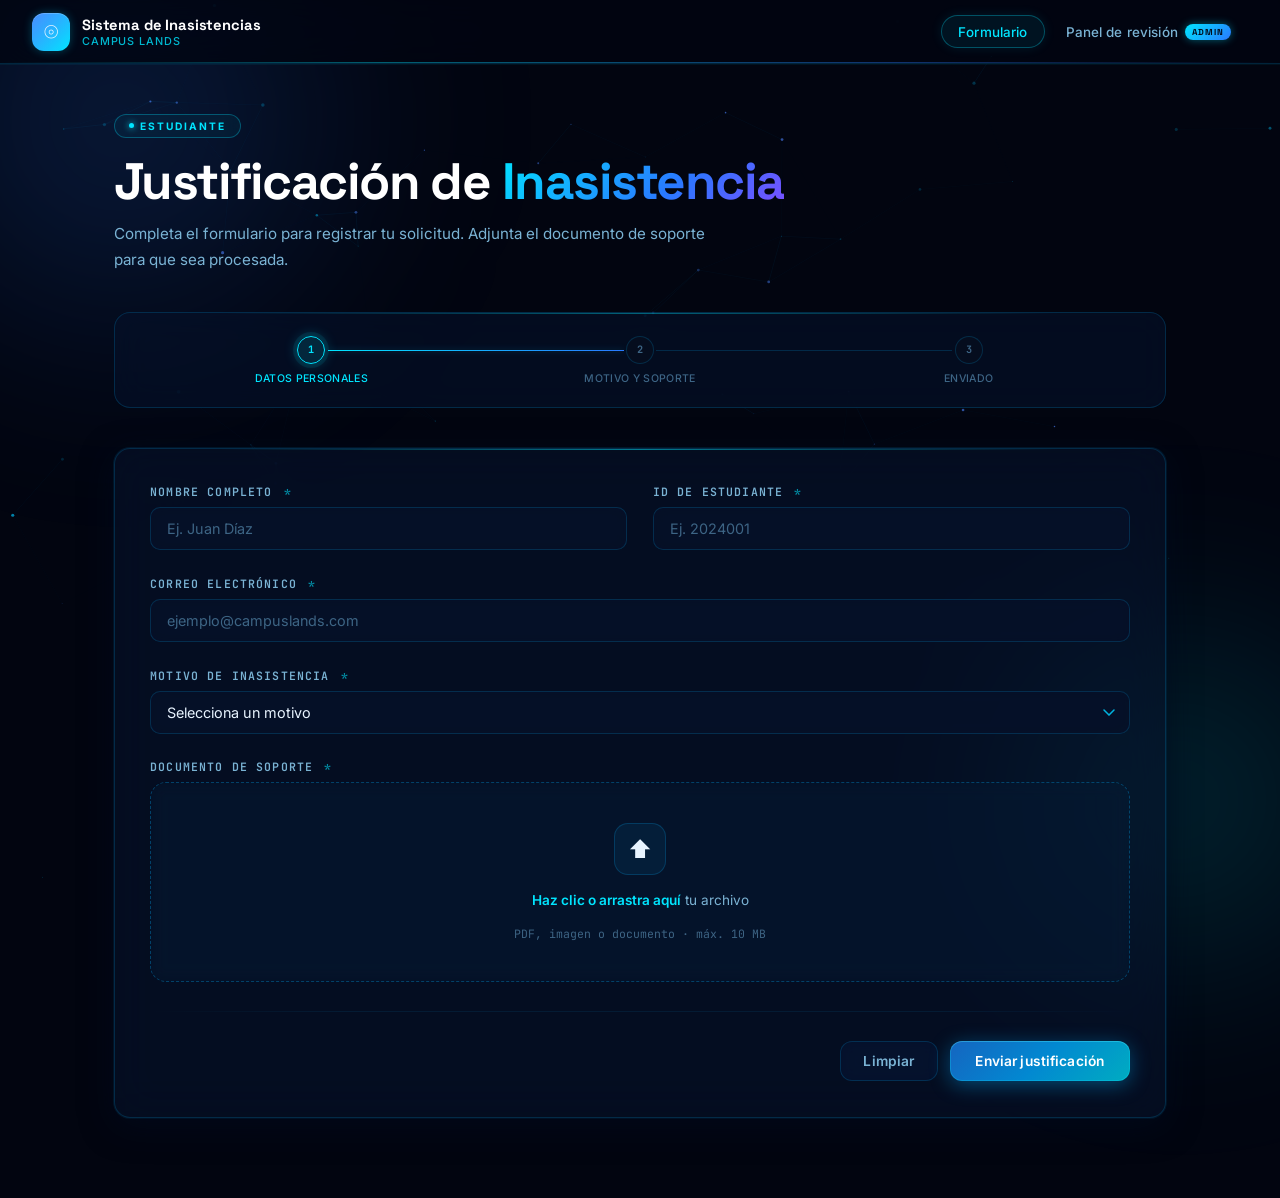
==== commit e6030c58: "feat: :fire: examen commit" ====
--- a/index.html
+++ b/index.html
@@ -64,7 +64,7 @@
 
     <!-- Card del formulario -->
     <div class="card">
-      <form id="formulario" novalidate>
+      <form id="formulario">
 
         <div class="form-grid">
 
